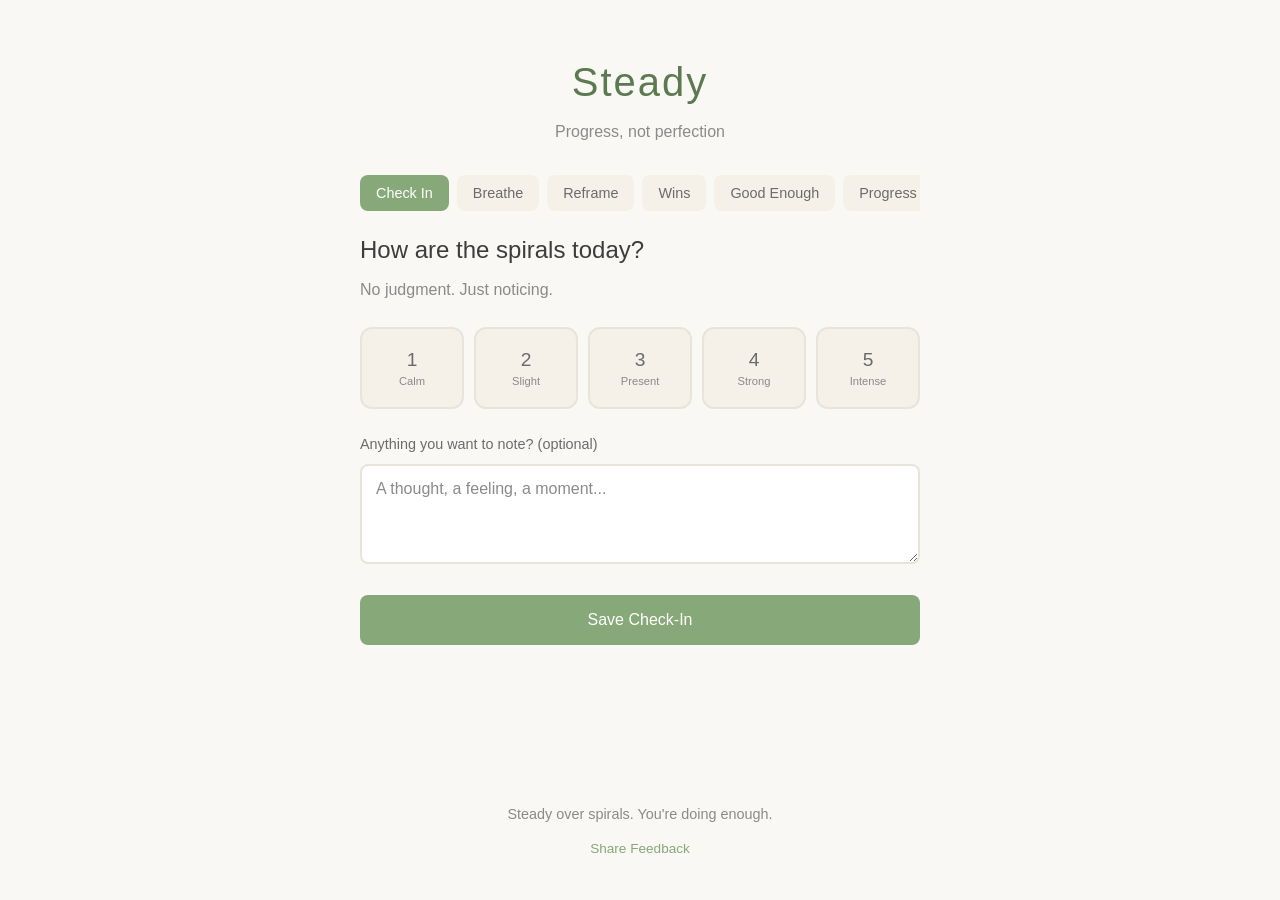
==== index.html @ 99c31199 "Add feedback email link in footer" ====
<!DOCTYPE html>
<html lang="en">
<head>
    <meta charset="UTF-8">
    <meta name="viewport" content="width=device-width, initial-scale=1.0, user-scalable=no">
    <title>Steady — Over Spirals</title>

    <!-- PWA Meta Tags -->
    <meta name="description" content="A gentle companion for perfectionist OCD. Progress, not perfection.">
    <meta name="theme-color" content="#87a878">
    <meta name="apple-mobile-web-app-capable" content="yes">
    <meta name="apple-mobile-web-app-status-bar-style" content="default">
    <meta name="apple-mobile-web-app-title" content="Steady">

    <!-- Icons -->
    <link rel="icon" type="image/png" sizes="192x192" href="icons/icon-192.png">
    <link rel="apple-touch-icon" href="icons/icon-192.png">

    <!-- Manifest -->
    <link rel="manifest" href="manifest.json">

    <link rel="stylesheet" href="style.css">
</head>
<body>
    <div class="app">
        <header class="header">
            <h1>Steady</h1>
            <p class="tagline">Progress, not perfection</p>
        </header>

        <nav class="nav">
            <button class="nav-btn active" data-section="checkin">Check In</button>
            <button class="nav-btn" data-section="breathe">Breathe</button>
            <button class="nav-btn" data-section="reframe">Reframe</button>
            <button class="nav-btn" data-section="wins">Wins</button>
            <button class="nav-btn" data-section="enough">Good Enough</button>
            <button class="nav-btn" data-section="progress">Progress</button>
        </nav>

        <main class="main">
            <!-- Daily Check-In -->
            <section id="checkin" class="section active">
                <h2>How are the spirals today?</h2>
                <p class="section-desc">No judgment. Just noticing.</p>

                <div class="checkin-scale">
                    <button class="scale-btn" data-value="1">1<span>Calm</span></button>
                    <button class="scale-btn" data-value="2">2<span>Slight</span></button>
                    <button class="scale-btn" data-value="3">3<span>Present</span></button>
                    <button class="scale-btn" data-value="4">4<span>Strong</span></button>
                    <button class="scale-btn" data-value="5">5<span>Intense</span></button>
                </div>

                <div class="checkin-reflection">
                    <label for="reflection">Anything you want to note? (optional)</label>
                    <textarea id="reflection" placeholder="A thought, a feeling, a moment..."></textarea>
                </div>

                <button class="primary-btn" id="save-checkin">Save Check-In</button>
                <div class="feedback" id="checkin-feedback"></div>
            </section>

            <!-- Box Breathing -->
            <section id="breathe" class="section">
                <h2>Box Breathing</h2>
                <p class="section-desc">Four counts in. Four counts hold. Four counts out. Four counts hold.</p>

                <div class="breathe-container">
                    <div class="breathe-box">
                        <div class="breathe-circle"></div>
                        <span class="breathe-text">Ready</span>
                        <span class="breathe-count"></span>
                    </div>
                </div>

                <div class="breathe-controls">
                    <button class="primary-btn" id="start-breathing">Begin</button>
                    <button class="secondary-btn" id="stop-breathing" style="display: none;">Stop</button>
                </div>

                <div class="breathe-rounds">
                    <span id="round-count">0</span> rounds completed
                </div>
            </section>

            <!-- Thought Reframe -->
            <section id="reframe" class="section">
                <h2>Reframe a thought</h2>
                <p class="section-desc">Write the perfectionist thought. Let's find a gentler angle.</p>

                <div class="reframe-input">
                    <label for="perfectionist-thought">The thought I'm having...</label>
                    <textarea id="perfectionist-thought" placeholder="I can't start until I know exactly how to do it perfectly..."></textarea>
                </div>

                <button class="primary-btn" id="get-reframe">Find a gentler view</button>

                <div class="reframe-output" id="reframe-result">
                    <!-- Reframe will appear here -->
                </div>

                <div class="reframe-history" id="reframe-history">
                    <h3>Past reframes</h3>
                    <div class="history-list" id="reframe-list"></div>
                </div>
            </section>

            <!-- Micro-Wins -->
            <section id="wins" class="section">
                <h2>Log a micro-win</h2>
                <p class="section-desc">Something small you did. It all counts.</p>

                <div class="win-input">
                    <label for="win-text">One small thing...</label>
                    <input type="text" id="win-text" placeholder="I replied to that email">
                </div>

                <button class="primary-btn" id="save-win">Add Win</button>
                <div class="feedback" id="win-feedback"></div>

                <div class="wins-history">
                    <h3>Your wins</h3>
                    <ul class="wins-list" id="wins-list"></ul>
                </div>
            </section>

            <!-- Good Enough Declarations -->
            <section id="enough" class="section">
                <h2>Enough for today</h2>
                <p class="section-desc">Draw the line. What you've done is enough.</p>

                <div class="enough-modes">
                    <button class="mode-btn active" data-mode="release">Release something</button>
                    <button class="mode-btn" data-mode="done">I'm done for today</button>
                </div>

                <div class="enough-release-mode" id="release-mode">
                    <div class="enough-input">
                        <label for="enough-text">What are you letting be "good enough"?</label>
                        <input type="text" id="enough-text" placeholder="The email I sent, the project I worked on...">
                    </div>
                    <button class="primary-btn" id="declare-enough">Let It Be Enough</button>
                </div>

                <div class="enough-done-mode" id="done-mode" style="display: none;">
                    <p class="done-prompt">You've done enough today. Even if the list isn't empty. Even if the voice says otherwise.</p>
                    <button class="primary-btn" id="declare-done">I'm Done For Today</button>
                </div>

                <div class="enough-result" id="enough-result">
                    <!-- Celebration will appear here -->
                </div>

                <div class="enough-history">
                    <h3>Boundaries you've set</h3>
                    <ul class="enough-list" id="enough-list"></ul>
                </div>
            </section>

            <!-- Progress View -->
            <section id="progress" class="section">
                <h2>Your steady journey</h2>
                <p class="section-desc">Patterns over time. No streaks—just presence.</p>

                <div class="stats">
                    <div class="stat-card">
                        <span class="stat-number" id="total-checkins">0</span>
                        <span class="stat-label">Check-ins</span>
                    </div>
                    <div class="stat-card">
                        <span class="stat-number" id="total-wins">0</span>
                        <span class="stat-label">Micro-wins</span>
                    </div>
                    <div class="stat-card">
                        <span class="stat-number" id="total-releases">0</span>
                        <span class="stat-label">Released</span>
                    </div>
                    <div class="stat-card">
                        <span class="stat-number" id="total-reframes">0</span>
                        <span class="stat-label">Reframes</span>
                    </div>
                </div>

                <div class="checkin-chart">
                    <h3>Recent check-ins</h3>
                    <div class="chart" id="checkin-chart">
                        <!-- Simple bar chart will render here -->
                    </div>
                    <div class="checkin-detail" id="checkin-detail">
                        <!-- Selected check-in details appear here -->
                    </div>
                </div>

                <div class="recent-activity">
                    <h3>Recent activity</h3>
                    <ul class="activity-list" id="activity-list"></ul>
                </div>
            </section>
        </main>

        <footer class="footer">
            <p>Steady over spirals. You're doing enough.</p>
            <a href="mailto:collaborate@sparkable.com?subject=Steady%20Feedback" class="feedback-link">Share Feedback</a>
        </footer>
    </div>

    <script src="app.js"></script>
    <script>
        // Register Service Worker for PWA
        if ('serviceWorker' in navigator) {
            window.addEventListener('load', () => {
                navigator.serviceWorker.register('service-worker.js')
                    .then(reg => console.log('Steady ready for offline use'))
                    .catch(err => console.log('Service worker registration failed:', err));
            });
        }
    </script>
</body>
</html>
---- style.css ----
/* Steady — Warm, calm design system */

:root {
    /* Warm, calming palette */
    --sage: #87a878;
    --sage-light: #b8d4a8;
    --sage-dark: #5c7a50;

    --warm-white: #faf8f5;
    --warm-cream: #f5f0e8;
    --warm-gray: #e8e4dc;

    --text-primary: #3d3d3d;
    --text-secondary: #6b6b6b;
    --text-gentle: #8a8a8a;

    --amber-notice: #e8c868;
    --amber-soft: #f5e6b8;

    /* No red — ever */

    --shadow-soft: 0 2px 8px rgba(0, 0, 0, 0.06);
    --shadow-lift: 0 4px 16px rgba(0, 0, 0, 0.08);

    --radius: 12px;
    --radius-sm: 8px;

    --transition: 0.2s ease;
}

* {
    margin: 0;
    padding: 0;
    box-sizing: border-box;
}

body {
    font-family: -apple-system, BlinkMacSystemFont, 'Segoe UI', Roboto, Oxygen, Ubuntu, sans-serif;
    background: var(--warm-white);
    color: var(--text-primary);
    line-height: 1.6;
    min-height: 100vh;
}

.app {
    max-width: 600px;
    margin: 0 auto;
    padding: 20px;
    min-height: 100vh;
    display: flex;
    flex-direction: column;
}

/* Header */
.header {
    text-align: center;
    padding: 30px 0 20px;
}

.header h1 {
    font-size: 2.5rem;
    font-weight: 300;
    color: var(--sage-dark);
    letter-spacing: 0.05em;
}

.tagline {
    color: var(--text-gentle);
    font-size: 1rem;
    margin-top: 5px;
}

/* Navigation */
.nav {
    display: flex;
    gap: 8px;
    padding: 10px 0 20px;
    overflow-x: auto;
    -webkit-overflow-scrolling: touch;
}

.nav-btn {
    flex-shrink: 0;
    padding: 10px 16px;
    border: none;
    background: var(--warm-cream);
    color: var(--text-secondary);
    border-radius: var(--radius-sm);
    cursor: pointer;
    font-size: 0.9rem;
    transition: var(--transition);
}

.nav-btn:hover {
    background: var(--warm-gray);
}

.nav-btn.active {
    background: var(--sage);
    color: white;
}

/* Main content */
.main {
    flex: 1;
}

.section {
    display: none;
    animation: fadeIn 0.3s ease;
}

.section.active {
    display: block;
}

@keyframes fadeIn {
    from { opacity: 0; transform: translateY(10px); }
    to { opacity: 1; transform: translateY(0); }
}

.section h2 {
    font-size: 1.5rem;
    font-weight: 400;
    color: var(--text-primary);
    margin-bottom: 8px;
}

.section-desc {
    color: var(--text-gentle);
    margin-bottom: 24px;
}

/* Check-in scale */
.checkin-scale {
    display: flex;
    gap: 10px;
    margin-bottom: 24px;
}

.scale-btn {
    flex: 1;
    padding: 20px 10px;
    border: 2px solid var(--warm-gray);
    background: var(--warm-cream);
    border-radius: var(--radius);
    cursor: pointer;
    transition: var(--transition);
    display: flex;
    flex-direction: column;
    align-items: center;
    gap: 4px;
    font-size: 1.2rem;
    font-weight: 500;
    color: var(--text-secondary);
}

.scale-btn span {
    font-size: 0.7rem;
    font-weight: 400;
    color: var(--text-gentle);
}

.scale-btn:hover {
    border-color: var(--sage-light);
    background: white;
}

.scale-btn.selected {
    border-color: var(--sage);
    background: var(--sage-light);
    color: var(--sage-dark);
}

.scale-btn.selected span {
    color: var(--sage-dark);
}

/* Form elements */
label {
    display: block;
    font-size: 0.9rem;
    color: var(--text-secondary);
    margin-bottom: 8px;
}

textarea, input[type="text"] {
    width: 100%;
    padding: 14px;
    border: 2px solid var(--warm-gray);
    border-radius: var(--radius-sm);
    font-size: 1rem;
    font-family: inherit;
    background: white;
    color: var(--text-primary);
    transition: var(--transition);
    resize: vertical;
}

textarea {
    min-height: 100px;
}

textarea:focus, input[type="text"]:focus {
    outline: none;
    border-color: var(--sage);
}

textarea::placeholder, input::placeholder {
    color: var(--text-gentle);
}

.checkin-reflection {
    margin-bottom: 24px;
}

/* Primary button */
.primary-btn {
    width: 100%;
    padding: 16px;
    border: none;
    background: var(--sage);
    color: white;
    border-radius: var(--radius-sm);
    font-size: 1rem;
    font-weight: 500;
    cursor: pointer;
    transition: var(--transition);
}

.primary-btn:hover {
    background: var(--sage-dark);
    transform: translateY(-1px);
    box-shadow: var(--shadow-lift);
}

.primary-btn:active {
    transform: translateY(0);
}

/* Feedback messages */
.feedback {
    text-align: center;
    padding: 24px;
    margin-top: 20px;
    border-radius: var(--radius);
    display: none;
    font-size: 1.1rem;
    font-weight: 500;
}

.feedback.show {
    display: block;
    animation: popIn 0.4s ease;
}

@keyframes popIn {
    0% { opacity: 0; transform: scale(0.9); }
    50% { transform: scale(1.02); }
    100% { opacity: 1; transform: scale(1); }
}

.feedback.success {
    background: var(--sage);
    color: white;
    box-shadow: var(--shadow-lift);
}

.feedback.success::before {
    content: "✓ ";
    font-size: 1.2rem;
}

/* Reframe section */
.reframe-input {
    margin-bottom: 20px;
}

.reframe-output {
    margin-top: 20px;
    padding: 20px;
    background: var(--warm-cream);
    border-radius: var(--radius);
    display: none;
}

.reframe-output.show {
    display: block;
    animation: fadeIn 0.3s ease;
}

.reframe-output p {
    color: var(--text-primary);
    font-style: italic;
    line-height: 1.7;
}

.reframe-history {
    margin-top: 30px;
    padding-top: 20px;
    border-top: 1px solid var(--warm-gray);
}

.reframe-history h3, .wins-history h3, .enough-history h3 {
    font-size: 1rem;
    font-weight: 500;
    color: var(--text-secondary);
    margin-bottom: 12px;
}

.history-list {
    display: flex;
    flex-direction: column;
    gap: 12px;
}

.history-item {
    padding: 12px;
    background: white;
    border-radius: var(--radius-sm);
    border-left: 3px solid var(--sage-light);
}

.history-item .thought {
    font-size: 0.85rem;
    color: var(--text-gentle);
    margin-bottom: 6px;
}

.history-item .reframe {
    color: var(--text-primary);
    font-style: italic;
}

.history-item .date {
    font-size: 0.75rem;
    color: var(--text-gentle);
    margin-top: 8px;
}

/* Wins section */
.win-input {
    margin-bottom: 20px;
}

.wins-history {
    margin-top: 30px;
}

.wins-list, .enough-list {
    list-style: none;
    display: flex;
    flex-direction: column;
    gap: 8px;
}

.wins-list li, .enough-list li {
    padding: 12px 16px;
    background: white;
    border-radius: var(--radius-sm);
    display: flex;
    justify-content: space-between;
    align-items: center;
    box-shadow: var(--shadow-soft);
}

.wins-list .win-text, .enough-list .enough-text {
    color: var(--text-primary);
}

.wins-list .win-date, .enough-list .enough-date {
    font-size: 0.8rem;
    color: var(--text-gentle);
}

/* Good enough section */
.enough-modes {
    display: flex;
    gap: 8px;
    margin-bottom: 20px;
}

.mode-btn {
    flex: 1;
    padding: 12px 16px;
    border: 2px solid var(--warm-gray);
    background: var(--warm-cream);
    color: var(--text-secondary);
    border-radius: var(--radius-sm);
    cursor: pointer;
    font-size: 0.9rem;
    transition: var(--transition);
}

.mode-btn:hover {
    border-color: var(--sage-light);
}

.mode-btn.active {
    border-color: var(--sage);
    background: var(--sage-light);
    color: var(--sage-dark);
}

.done-prompt {
    text-align: center;
    padding: 24px;
    background: var(--warm-cream);
    border-radius: var(--radius);
    color: var(--text-primary);
    font-size: 1.1rem;
    line-height: 1.6;
    margin-bottom: 20px;
}

.enough-input {
    margin-bottom: 20px;
}

.enough-result {
    margin-top: 20px;
    padding: 24px;
    background: var(--sage-light);
    border-radius: var(--radius);
    text-align: center;
    display: none;
}

.enough-result.show {
    display: block;
    animation: celebrate 0.5s ease;
}

@keyframes celebrate {
    0% { opacity: 0; transform: scale(0.9); }
    50% { transform: scale(1.02); }
    100% { opacity: 1; transform: scale(1); }
}

.enough-result p {
    color: var(--sage-dark);
    font-size: 1.1rem;
}

.enough-result .checkmark {
    font-size: 2rem;
    display: block;
    margin-bottom: 8px;
}

.enough-history {
    margin-top: 30px;
}

.enough-list li.done-entry {
    background: var(--sage-light);
    border-left: 3px solid var(--sage);
}

/* Progress section */
.stats {
    display: grid;
    grid-template-columns: repeat(2, 1fr);
    gap: 12px;
    margin-bottom: 30px;
}

.stat-card {
    background: white;
    padding: 20px;
    border-radius: var(--radius);
    text-align: center;
    box-shadow: var(--shadow-soft);
}

.stat-number {
    display: block;
    font-size: 2rem;
    font-weight: 300;
    color: var(--sage-dark);
}

.stat-label {
    font-size: 0.85rem;
    color: var(--text-gentle);
}

.checkin-chart {
    margin-bottom: 30px;
}

.checkin-chart h3, .recent-activity h3 {
    font-size: 1rem;
    font-weight: 500;
    color: var(--text-secondary);
    margin-bottom: 12px;
}

.chart {
    display: flex;
    align-items: flex-end;
    justify-content: flex-start;
    gap: 8px;
    height: 140px;
    padding: 10px 10px 30px 10px;
    background: white;
    border-radius: var(--radius-sm);
}

.chart-bar {
    width: 50px;
    flex-shrink: 0;
    background: var(--sage-light);
    border-radius: 4px 4px 0 0;
    transition: var(--transition);
    position: relative;
    min-height: 10px;
}

.chart-bar:hover {
    background: var(--sage);
}

.chart-bar .bar-label {
    position: absolute;
    bottom: -22px;
    left: 50%;
    transform: translateX(-50%);
    font-size: 0.75rem;
    color: var(--text-gentle);
    white-space: nowrap;
}

.chart-bar {
    cursor: pointer;
}

.chart-bar.selected {
    background: var(--sage);
}

.checkin-detail {
    margin-top: 16px;
    padding: 16px;
    background: var(--warm-cream);
    border-radius: var(--radius-sm);
    border-left: 3px solid var(--sage);
    display: none;
}

.checkin-detail.show {
    display: block;
    animation: fadeIn 0.3s ease;
}

.checkin-detail .detail-header {
    display: flex;
    justify-content: space-between;
    align-items: center;
    margin-bottom: 8px;
}

.checkin-detail .detail-level {
    font-size: 1.1rem;
    font-weight: 500;
    color: var(--sage-dark);
}

.checkin-detail .detail-date {
    font-size: 0.85rem;
    color: var(--text-gentle);
}

.checkin-detail .detail-reflection {
    color: var(--text-secondary);
    font-style: italic;
    line-height: 1.6;
}

.checkin-detail .no-reflection {
    color: var(--text-gentle);
    font-style: italic;
}

.activity-list {
    list-style: none;
    display: flex;
    flex-direction: column;
    gap: 8px;
}

.activity-list li {
    padding: 12px;
    background: white;
    border-radius: var(--radius-sm);
    font-size: 0.9rem;
    color: var(--text-secondary);
    display: flex;
    justify-content: space-between;
}

.activity-list .activity-type {
    color: var(--sage-dark);
    font-weight: 500;
}

.activity-list .activity-date {
    font-size: 0.8rem;
    color: var(--text-gentle);
}

/* Footer */
.footer {
    text-align: center;
    padding: 30px 0 20px;
    color: var(--text-gentle);
    font-size: 0.9rem;
}

.feedback-link {
    display: inline-block;
    margin-top: 12px;
    color: var(--sage);
    text-decoration: none;
    font-size: 0.85rem;
}

.feedback-link:hover {
    text-decoration: underline;
}

/* Empty states */
.empty-state {
    text-align: center;
    padding: 30px;
    color: var(--text-gentle);
    font-style: italic;
}

/* Breathwork section */
.breathe-container {
    display: flex;
    justify-content: center;
    align-items: center;
    padding: 40px 0;
}

.breathe-box {
    width: 200px;
    height: 200px;
    border-radius: 50%;
    background: var(--warm-cream);
    border: 3px solid var(--sage-light);
    display: flex;
    flex-direction: column;
    justify-content: center;
    align-items: center;
    position: relative;
    transition: transform 4s ease-in-out, background 4s ease-in-out, border-color 4s ease-in-out;
}

.breathe-box.inhale {
    transform: scale(1.2);
    background: var(--sage-light);
    border-color: var(--sage);
}

.breathe-box.hold-in {
    transform: scale(1.2);
    background: var(--sage-light);
    border-color: var(--sage);
}

.breathe-box.exhale {
    transform: scale(1);
    background: var(--warm-cream);
    border-color: var(--sage-light);
}

.breathe-box.hold-out {
    transform: scale(1);
    background: var(--warm-cream);
    border-color: var(--sage-light);
}

.breathe-circle {
    width: 20px;
    height: 20px;
    background: var(--sage);
    border-radius: 50%;
    position: absolute;
    top: 50%;
    left: 50%;
    transform: translate(-50%, -50%);
    opacity: 0.6;
}

.breathe-text {
    font-size: 1.3rem;
    font-weight: 500;
    color: var(--sage-dark);
    z-index: 1;
}

.breathe-count {
    font-size: 2.5rem;
    font-weight: 300;
    color: var(--sage-dark);
    margin-top: 4px;
    min-height: 40px;
}

.breathe-controls {
    display: flex;
    gap: 12px;
    justify-content: center;
    margin-top: 20px;
}

.breathe-controls .primary-btn,
.breathe-controls .secondary-btn {
    width: auto;
    padding: 14px 40px;
}

.secondary-btn {
    padding: 16px;
    border: 2px solid var(--sage);
    background: transparent;
    color: var(--sage-dark);
    border-radius: var(--radius-sm);
    font-size: 1rem;
    font-weight: 500;
    cursor: pointer;
    transition: var(--transition);
}

.secondary-btn:hover {
    background: var(--sage-light);
}

.breathe-rounds {
    text-align: center;
    margin-top: 24px;
    color: var(--text-gentle);
    font-size: 0.95rem;
}

.breathe-rounds span {
    color: var(--sage-dark);
    font-weight: 500;
}

/* Mobile adjustments */
@media (max-width: 480px) {
    .header h1 {
        font-size: 2rem;
    }

    .checkin-scale {
        flex-wrap: wrap;
    }

    .scale-btn {
        flex: 1 1 calc(33% - 10px);
        min-width: 80px;
    }

    .stats {
        grid-template-columns: repeat(2, 1fr);
    }
}
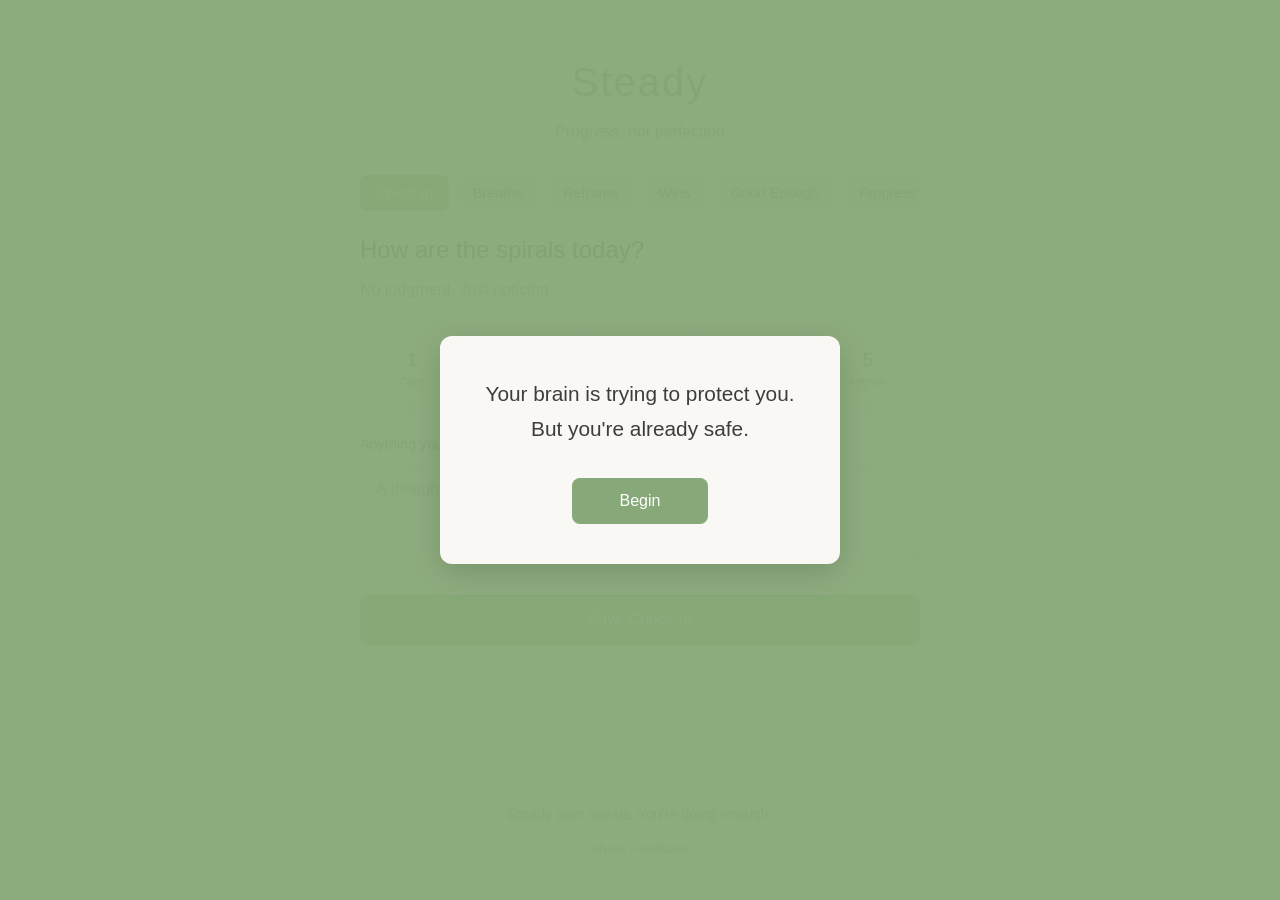
==== commit 80dbccbf: "Add welcome affirmation on app open Shows a random OCD/perfectionism affirmation in a gentle overlay" ====
--- a/index.html
+++ b/index.html
@@ -22,6 +22,14 @@
     <link rel="stylesheet" href="style.css">
 </head>
 <body>
+    <!-- Welcome Affirmation -->
+    <div class="affirmation-overlay" id="affirmation-overlay">
+        <div class="affirmation-card">
+            <p class="affirmation-text" id="affirmation-text"></p>
+            <button class="affirmation-dismiss" id="affirmation-dismiss">Begin</button>
+        </div>
+    </div>
+
     <div class="app">
         <header class="header">
             <h1>Steady</h1>
--- a/style.css
+++ b/style.css
@@ -751,6 +751,77 @@
     font-weight: 500;
 }
 
+/* Welcome Affirmation Overlay */
+.affirmation-overlay {
+    position: fixed;
+    top: 0;
+    left: 0;
+    right: 0;
+    bottom: 0;
+    background: rgba(135, 168, 120, 0.95);
+    display: flex;
+    justify-content: center;
+    align-items: center;
+    z-index: 1000;
+    padding: 24px;
+    animation: affirmationFadeIn 0.6s ease;
+}
+
+.affirmation-overlay.hidden {
+    display: none;
+}
+
+@keyframes affirmationFadeIn {
+    from { opacity: 0; }
+    to { opacity: 1; }
+}
+
+.affirmation-card {
+    max-width: 400px;
+    background: var(--warm-white);
+    border-radius: var(--radius);
+    padding: 40px 32px;
+    text-align: center;
+    box-shadow: 0 8px 32px rgba(0, 0, 0, 0.15);
+    animation: affirmationSlideUp 0.5s ease 0.2s both;
+}
+
+@keyframes affirmationSlideUp {
+    from {
+        opacity: 0;
+        transform: translateY(20px);
+    }
+    to {
+        opacity: 1;
+        transform: translateY(0);
+    }
+}
+
+.affirmation-text {
+    font-size: 1.3rem;
+    line-height: 1.7;
+    color: var(--text-primary);
+    margin-bottom: 32px;
+    font-weight: 400;
+}
+
+.affirmation-dismiss {
+    padding: 14px 48px;
+    border: none;
+    background: var(--sage);
+    color: white;
+    border-radius: var(--radius-sm);
+    font-size: 1rem;
+    font-weight: 500;
+    cursor: pointer;
+    transition: var(--transition);
+}
+
+.affirmation-dismiss:hover {
+    background: var(--sage-dark);
+    transform: translateY(-1px);
+}
+
 /* Mobile adjustments */
 @media (max-width: 480px) {
     .header h1 {
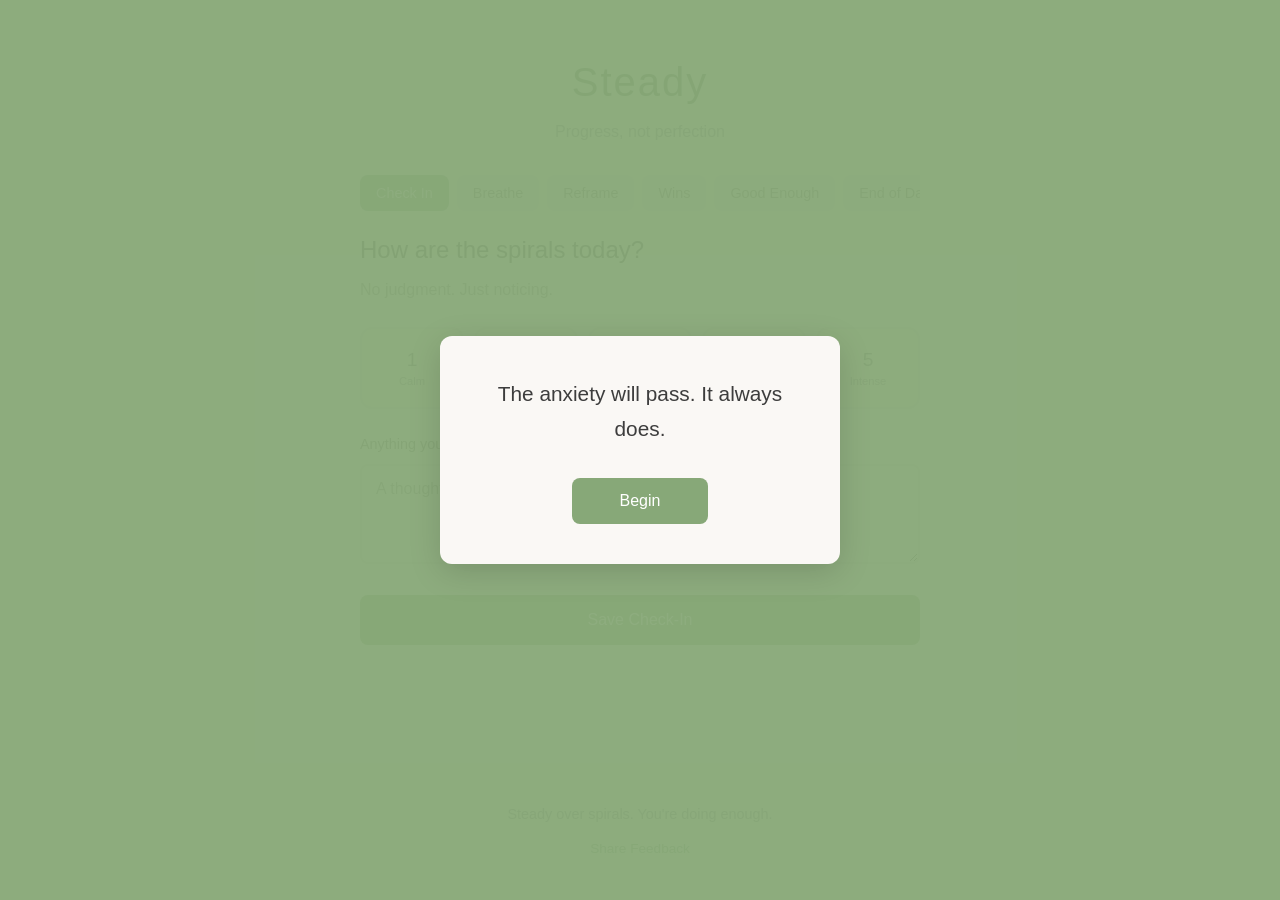
==== commit 90b4f1f8: "Add End of Day reflection feature for productivity anxiety Adds a guided end-of-day reflection flow " ====
--- a/index.html
+++ b/index.html
@@ -42,6 +42,7 @@
             <button class="nav-btn" data-section="reframe">Reframe</button>
             <button class="nav-btn" data-section="wins">Wins</button>
             <button class="nav-btn" data-section="enough">Good Enough</button>
+            <button class="nav-btn" data-section="reflect">End of Day</button>
             <button class="nav-btn" data-section="progress">Progress</button>
         </nav>
 
@@ -165,6 +166,57 @@
                 </div>
             </section>
 
+            <!-- End of Day Reflection -->
+            <section id="reflect" class="section">
+                <h2>Close the day</h2>
+                <p class="section-desc">Look back gently. You did more than you think.</p>
+
+                <div class="reflect-step" id="reflect-step-1">
+                    <label for="reflect-items">What did you actually do today?</label>
+                    <p class="reflect-hint">Small things count. Got dressed? Ate? Replied to a message? List anything.</p>
+                    <div class="reflect-entries" id="reflect-entries">
+                        <!-- Entries will be added here -->
+                    </div>
+                    <div class="reflect-add">
+                        <input type="text" id="reflect-item-input" placeholder="I did this one thing...">
+                        <button class="secondary-btn reflect-add-btn" id="add-reflect-item">Add</button>
+                    </div>
+                    <button class="primary-btn" id="reflect-next" disabled>See what I did</button>
+                </div>
+
+                <div class="reflect-step" id="reflect-step-2" style="display: none;">
+                    <div class="reflect-summary" id="reflect-summary">
+                        <!-- Summary renders here -->
+                    </div>
+
+                    <div class="reflect-traps">
+                        <h3>Do any of these feel familiar right now?</h3>
+                        <div class="trap-list" id="trap-list">
+                            <button class="trap-btn" data-trap="goalposts">I keep moving the goalpost</button>
+                            <button class="trap-btn" data-trap="comparing">I'm comparing myself to others</button>
+                            <button class="trap-btn" data-trap="discounting">I'm discounting what I did</button>
+                            <button class="trap-btn" data-trap="shouldhave">I'm focused on what I didn't do</button>
+                        </div>
+                        <div class="trap-response" id="trap-response">
+                            <!-- Trap-specific response appears here -->
+                        </div>
+                    </div>
+
+                    <button class="primary-btn reflect-close-btn" id="close-the-day">Close the day</button>
+                </div>
+
+                <div class="reflect-step" id="reflect-step-3" style="display: none;">
+                    <div class="reflect-closed" id="reflect-closed">
+                        <!-- Closing message renders here -->
+                    </div>
+                </div>
+
+                <div class="reflect-history">
+                    <h3>Past reflections</h3>
+                    <ul class="reflect-list" id="reflect-list"></ul>
+                </div>
+            </section>
+
             <!-- Progress View -->
             <section id="progress" class="section">
                 <h2>Your steady journey</h2>
@@ -186,6 +238,10 @@
                     <div class="stat-card">
                         <span class="stat-number" id="total-reframes">0</span>
                         <span class="stat-label">Reframes</span>
+                    </div>
+                    <div class="stat-card">
+                        <span class="stat-number" id="total-reflections">0</span>
+                        <span class="stat-label">Days closed</span>
                     </div>
                 </div>
 
--- a/style.css
+++ b/style.css
@@ -822,6 +822,244 @@
     transform: translateY(-1px);
 }
 
+/* End of Day Reflection */
+.reflect-hint {
+    font-size: 0.85rem;
+    color: var(--text-gentle);
+    margin-bottom: 16px;
+    font-style: italic;
+}
+
+.reflect-entries {
+    display: flex;
+    flex-direction: column;
+    gap: 8px;
+    margin-bottom: 16px;
+}
+
+.reflect-entry {
+    display: flex;
+    justify-content: space-between;
+    align-items: center;
+    padding: 10px 14px;
+    background: white;
+    border-radius: var(--radius-sm);
+    border-left: 3px solid var(--sage-light);
+    box-shadow: var(--shadow-soft);
+    animation: fadeIn 0.3s ease;
+}
+
+.reflect-entry-text {
+    color: var(--text-primary);
+    font-size: 0.95rem;
+}
+
+.reflect-entry-remove {
+    background: none;
+    border: none;
+    color: var(--text-gentle);
+    font-size: 1.3rem;
+    cursor: pointer;
+    padding: 0 4px;
+    line-height: 1;
+    transition: var(--transition);
+}
+
+.reflect-entry-remove:hover {
+    color: var(--text-secondary);
+}
+
+.reflect-add {
+    display: flex;
+    gap: 8px;
+    margin-bottom: 20px;
+}
+
+.reflect-add input {
+    flex: 1;
+}
+
+.reflect-add-btn {
+    flex-shrink: 0;
+    padding: 14px 20px;
+}
+
+.reflect-summary {
+    background: var(--warm-cream);
+    border-radius: var(--radius);
+    padding: 24px;
+    margin-bottom: 24px;
+    animation: fadeIn 0.4s ease;
+}
+
+.reflect-count {
+    font-size: 1.2rem;
+    color: var(--text-primary);
+    margin-bottom: 16px;
+    text-align: center;
+}
+
+.reflect-count strong {
+    color: var(--sage-dark);
+}
+
+.reflect-summary-list {
+    list-style: none;
+    display: flex;
+    flex-direction: column;
+    gap: 8px;
+    margin-bottom: 16px;
+}
+
+.reflect-summary-list li {
+    padding: 10px 14px;
+    background: white;
+    border-radius: var(--radius-sm);
+    border-left: 3px solid var(--sage);
+    color: var(--text-primary);
+    font-size: 0.95rem;
+}
+
+.reflect-affirmation {
+    text-align: center;
+    color: var(--sage-dark);
+    font-weight: 500;
+    font-size: 1.05rem;
+    padding-top: 8px;
+}
+
+.reflect-traps {
+    margin-bottom: 24px;
+}
+
+.reflect-traps h3 {
+    font-size: 1rem;
+    font-weight: 500;
+    color: var(--text-secondary);
+    margin-bottom: 12px;
+}
+
+.trap-list {
+    display: flex;
+    flex-direction: column;
+    gap: 8px;
+    margin-bottom: 12px;
+}
+
+.trap-btn {
+    width: 100%;
+    padding: 14px 16px;
+    border: 2px solid var(--warm-gray);
+    background: var(--warm-cream);
+    color: var(--text-secondary);
+    border-radius: var(--radius-sm);
+    cursor: pointer;
+    font-size: 0.9rem;
+    text-align: left;
+    transition: var(--transition);
+}
+
+.trap-btn:hover {
+    border-color: var(--sage-light);
+    background: white;
+}
+
+.trap-btn.active {
+    border-color: var(--sage);
+    background: var(--sage-light);
+    color: var(--sage-dark);
+}
+
+.trap-response {
+    padding: 20px;
+    background: var(--warm-cream);
+    border-radius: var(--radius);
+    display: none;
+    border-left: 3px solid var(--sage);
+}
+
+.trap-response.show {
+    display: block;
+    animation: fadeIn 0.3s ease;
+}
+
+.trap-response p {
+    color: var(--text-primary);
+    font-style: italic;
+    line-height: 1.7;
+}
+
+.reflect-close-btn {
+    margin-top: 8px;
+}
+
+.reflect-closed {
+    text-align: center;
+    padding: 40px 24px;
+    background: var(--warm-cream);
+    border-radius: var(--radius);
+    margin-bottom: 24px;
+    display: none;
+}
+
+.reflect-closed.show {
+    display: block;
+    animation: celebrate 0.5s ease;
+}
+
+.reflect-closed-icon {
+    font-size: 3rem;
+    display: block;
+    margin-bottom: 16px;
+    color: var(--sage-dark);
+}
+
+.reflect-closed-message {
+    color: var(--text-primary);
+    font-size: 1.1rem;
+    line-height: 1.7;
+    margin-bottom: 24px;
+}
+
+.reflect-history {
+    margin-top: 30px;
+    padding-top: 20px;
+    border-top: 1px solid var(--warm-gray);
+}
+
+.reflect-history h3 {
+    font-size: 1rem;
+    font-weight: 500;
+    color: var(--text-secondary);
+    margin-bottom: 12px;
+}
+
+.reflect-list {
+    list-style: none;
+    display: flex;
+    flex-direction: column;
+    gap: 8px;
+}
+
+.reflect-list li {
+    padding: 12px 16px;
+    background: white;
+    border-radius: var(--radius-sm);
+    display: flex;
+    justify-content: space-between;
+    align-items: center;
+    box-shadow: var(--shadow-soft);
+}
+
+.reflect-history-text {
+    color: var(--text-primary);
+}
+
+.reflect-history-date {
+    font-size: 0.8rem;
+    color: var(--text-gentle);
+}
+
 /* Mobile adjustments */
 @media (max-width: 480px) {
     .header h1 {
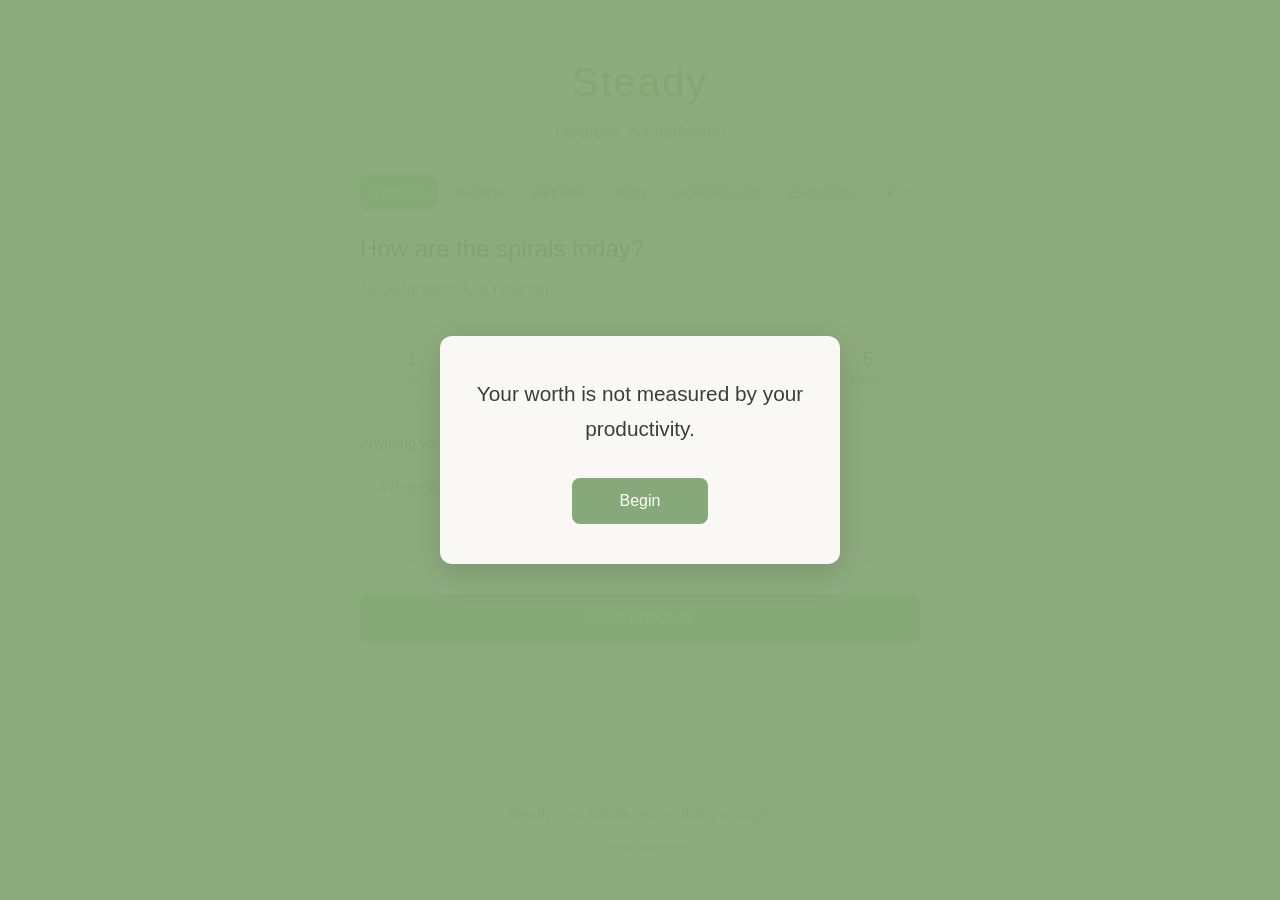
==== commit b06f8eeb: "Improve mobile nav discoverability with scroll fade hint Wraps nav in a wrapper with a right-edge gr" ====
--- a/index.html
+++ b/index.html
@@ -36,15 +36,17 @@
             <p class="tagline">Progress, not perfection</p>
         </header>
 
-        <nav class="nav">
-            <button class="nav-btn active" data-section="checkin">Check In</button>
-            <button class="nav-btn" data-section="breathe">Breathe</button>
-            <button class="nav-btn" data-section="reframe">Reframe</button>
-            <button class="nav-btn" data-section="wins">Wins</button>
-            <button class="nav-btn" data-section="enough">Good Enough</button>
-            <button class="nav-btn" data-section="reflect">End of Day</button>
-            <button class="nav-btn" data-section="progress">Progress</button>
-        </nav>
+        <div class="nav-wrapper">
+            <nav class="nav">
+                <button class="nav-btn active" data-section="checkin">Check In</button>
+                <button class="nav-btn" data-section="breathe">Breathe</button>
+                <button class="nav-btn" data-section="reframe">Reframe</button>
+                <button class="nav-btn" data-section="wins">Wins</button>
+                <button class="nav-btn" data-section="enough">Good Enough</button>
+                <button class="nav-btn" data-section="reflect">End of Day</button>
+                <button class="nav-btn" data-section="progress">Progress</button>
+            </nav>
+        </div>
 
         <main class="main">
             <!-- Daily Check-In -->
--- a/style.css
+++ b/style.css
@@ -71,23 +71,49 @@
 }
 
 /* Navigation */
+.nav-wrapper {
+    position: relative;
+}
+
+.nav-wrapper::after {
+    content: '';
+    position: absolute;
+    right: 0;
+    top: 0;
+    bottom: 0;
+    width: 32px;
+    background: linear-gradient(to right, transparent, var(--warm-white));
+    pointer-events: none;
+    z-index: 1;
+    transition: opacity 0.3s ease;
+}
+
+.nav-wrapper.scrolled-end::after {
+    opacity: 0;
+}
+
 .nav {
     display: flex;
-    gap: 8px;
+    gap: 6px;
     padding: 10px 0 20px;
     overflow-x: auto;
     -webkit-overflow-scrolling: touch;
+    scrollbar-width: none;
+}
+
+.nav::-webkit-scrollbar {
+    display: none;
 }
 
 .nav-btn {
     flex-shrink: 0;
-    padding: 10px 16px;
+    padding: 10px 12px;
     border: none;
     background: var(--warm-cream);
     color: var(--text-secondary);
     border-radius: var(--radius-sm);
     cursor: pointer;
-    font-size: 0.9rem;
+    font-size: 0.85rem;
     transition: var(--transition);
 }
 
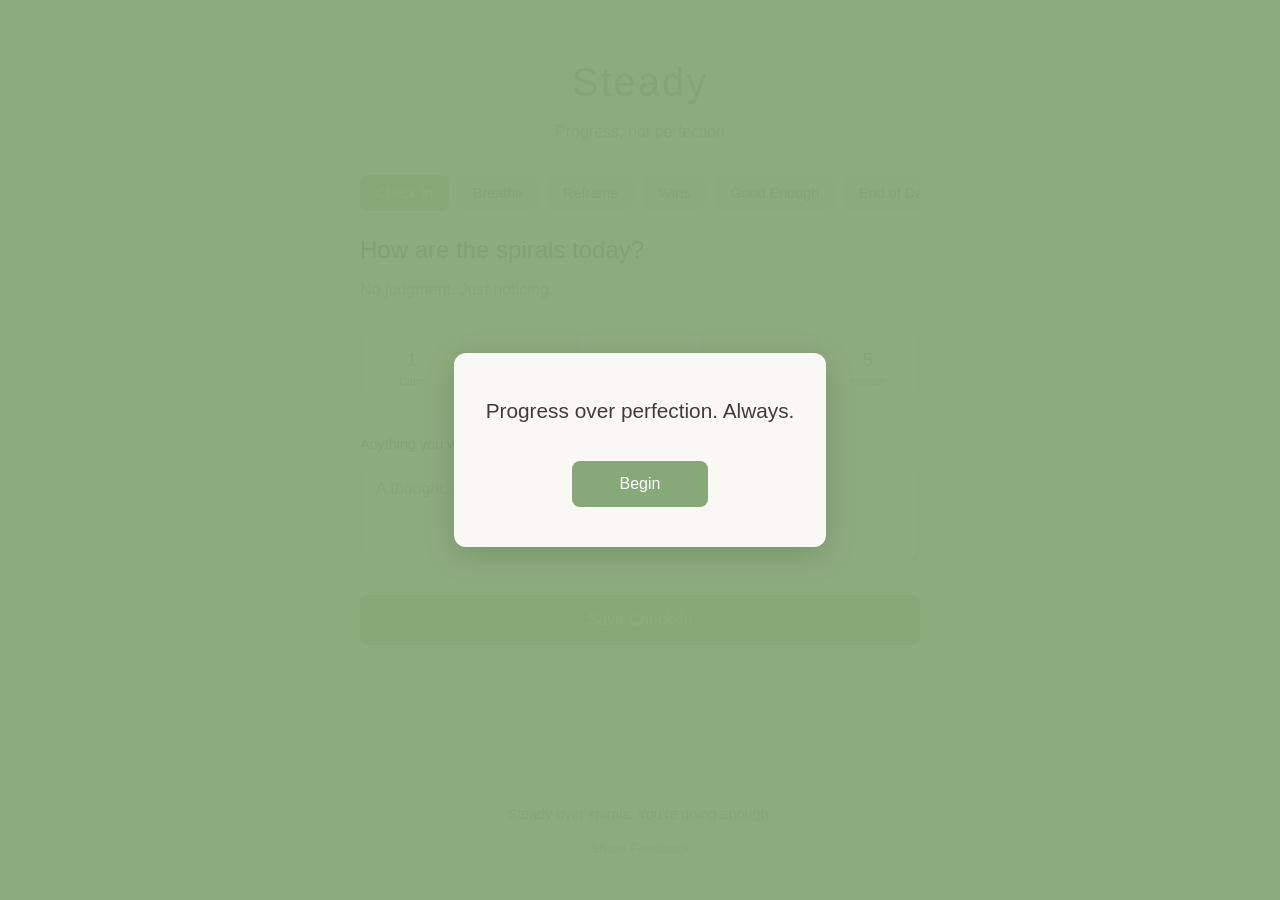
==== commit ecde8f23: "Add End of Day reflection feature for productivity anxiety - Three-step guided reflection: list what" ====
--- a/index.html
+++ b/index.html
@@ -36,17 +36,15 @@
             <p class="tagline">Progress, not perfection</p>
         </header>
 
-        <div class="nav-wrapper">
-            <nav class="nav">
-                <button class="nav-btn active" data-section="checkin">Check In</button>
-                <button class="nav-btn" data-section="breathe">Breathe</button>
-                <button class="nav-btn" data-section="reframe">Reframe</button>
-                <button class="nav-btn" data-section="wins">Wins</button>
-                <button class="nav-btn" data-section="enough">Good Enough</button>
-                <button class="nav-btn" data-section="reflect">End of Day</button>
-                <button class="nav-btn" data-section="progress">Progress</button>
-            </nav>
-        </div>
+        <nav class="nav">
+            <button class="nav-btn active" data-section="checkin">Check In</button>
+            <button class="nav-btn" data-section="breathe">Breathe</button>
+            <button class="nav-btn" data-section="reframe">Reframe</button>
+            <button class="nav-btn" data-section="wins">Wins</button>
+            <button class="nav-btn" data-section="enough">Good Enough</button>
+            <button class="nav-btn" data-section="reflect">End of Day</button>
+            <button class="nav-btn" data-section="progress">Progress</button>
+        </nav>
 
         <main class="main">
             <!-- Daily Check-In -->
@@ -171,51 +169,53 @@
             <!-- End of Day Reflection -->
             <section id="reflect" class="section">
                 <h2>Close the day</h2>
-                <p class="section-desc">Look back gently. You did more than you think.</p>
-
-                <div class="reflect-step" id="reflect-step-1">
-                    <label for="reflect-items">What did you actually do today?</label>
-                    <p class="reflect-hint">Small things count. Got dressed? Ate? Replied to a message? List anything.</p>
-                    <div class="reflect-entries" id="reflect-entries">
-                        <!-- Entries will be added here -->
-                    </div>
-                    <div class="reflect-add">
-                        <input type="text" id="reflect-item-input" placeholder="I did this one thing...">
-                        <button class="secondary-btn reflect-add-btn" id="add-reflect-item">Add</button>
-                    </div>
-                    <button class="primary-btn" id="reflect-next" disabled>See what I did</button>
-                </div>
-
-                <div class="reflect-step" id="reflect-step-2" style="display: none;">
-                    <div class="reflect-summary" id="reflect-summary">
-                        <!-- Summary renders here -->
-                    </div>
-
-                    <div class="reflect-traps">
-                        <h3>Do any of these feel familiar right now?</h3>
-                        <div class="trap-list" id="trap-list">
-                            <button class="trap-btn" data-trap="goalposts">I keep moving the goalpost</button>
-                            <button class="trap-btn" data-trap="comparing">I'm comparing myself to others</button>
-                            <button class="trap-btn" data-trap="discounting">I'm discounting what I did</button>
-                            <button class="trap-btn" data-trap="shouldhave">I'm focused on what I didn't do</button>
+                <p class="section-desc">See what you did. Release what you didn't.</p>
+
+                <div class="reflect-steps">
+                    <!-- Step 1: List what you did -->
+                    <div class="reflect-step active" id="reflect-step-1">
+                        <h3>What did you do today?</h3>
+                        <p class="step-hint">Small things count. Got dressed? Ate? Replied to a message?</p>
+
+                        <div class="reflect-input">
+                            <input type="text" id="reflect-item" placeholder="I...">
+                            <button class="add-btn" id="add-reflect-item">+</button>
                         </div>
-                        <div class="trap-response" id="trap-response">
-                            <!-- Trap-specific response appears here -->
+
+                        <ul class="reflect-list" id="reflect-list"></ul>
+
+                        <button class="primary-btn" id="reflect-next-1" disabled>See my day</button>
+                    </div>
+
+                    <!-- Step 2: Review and identify traps -->
+                    <div class="reflect-step" id="reflect-step-2">
+                        <h3>You did <span id="item-count">0</span> things today</h3>
+                        <p class="step-affirm">Read that list. That was you. That was real.</p>
+
+                        <ul class="reflect-review" id="reflect-review"></ul>
+
+                        <div class="trap-section">
+                            <p class="trap-prompt">Is a productivity trap pulling at you?</p>
+                            <div class="trap-buttons">
+                                <button class="trap-btn" data-trap="goalpost">I keep moving the goalpost</button>
+                                <button class="trap-btn" data-trap="compare">I'm comparing myself to others</button>
+                                <button class="trap-btn" data-trap="discount">I'm discounting what I did</button>
+                                <button class="trap-btn" data-trap="undone">I'm focused on what I didn't do</button>
+                            </div>
+                            <div class="trap-response" id="trap-response"></div>
                         </div>
-                    </div>
-
-                    <button class="primary-btn reflect-close-btn" id="close-the-day">Close the day</button>
-                </div>
-
-                <div class="reflect-step" id="reflect-step-3" style="display: none;">
-                    <div class="reflect-closed" id="reflect-closed">
-                        <!-- Closing message renders here -->
-                    </div>
-                </div>
-
-                <div class="reflect-history">
-                    <h3>Past reflections</h3>
-                    <ul class="reflect-list" id="reflect-list"></ul>
+
+                        <button class="primary-btn" id="reflect-next-2">Close the day</button>
+                    </div>
+
+                    <!-- Step 3: Closing -->
+                    <div class="reflect-step" id="reflect-step-3">
+                        <div class="reflect-close">
+                            <span class="close-icon">🌙</span>
+                            <p class="close-message" id="close-message"></p>
+                        </div>
+                        <button class="secondary-btn" id="reflect-reset">Start a new reflection</button>
+                    </div>
                 </div>
             </section>
 
--- a/style.css
+++ b/style.css
@@ -71,49 +71,23 @@
 }
 
 /* Navigation */
-.nav-wrapper {
-    position: relative;
-}
-
-.nav-wrapper::after {
-    content: '';
-    position: absolute;
-    right: 0;
-    top: 0;
-    bottom: 0;
-    width: 32px;
-    background: linear-gradient(to right, transparent, var(--warm-white));
-    pointer-events: none;
-    z-index: 1;
-    transition: opacity 0.3s ease;
-}
-
-.nav-wrapper.scrolled-end::after {
-    opacity: 0;
-}
-
 .nav {
     display: flex;
-    gap: 6px;
+    gap: 8px;
     padding: 10px 0 20px;
     overflow-x: auto;
     -webkit-overflow-scrolling: touch;
-    scrollbar-width: none;
-}
-
-.nav::-webkit-scrollbar {
-    display: none;
 }
 
 .nav-btn {
     flex-shrink: 0;
-    padding: 10px 12px;
+    padding: 10px 16px;
     border: none;
     background: var(--warm-cream);
     color: var(--text-secondary);
     border-radius: var(--radius-sm);
     cursor: pointer;
-    font-size: 0.85rem;
+    font-size: 0.9rem;
     transition: var(--transition);
 }
 
@@ -849,158 +823,174 @@
 }
 
 /* End of Day Reflection */
-.reflect-hint {
-    font-size: 0.85rem;
-    color: var(--text-gentle);
+.reflect-steps {
+    position: relative;
+}
+
+.reflect-step {
+    display: none;
+}
+
+.reflect-step.active {
+    display: block;
+    animation: fadeIn 0.4s ease;
+}
+
+.reflect-step h3 {
+    font-size: 1.2rem;
+    font-weight: 500;
+    color: var(--text-primary);
+    margin-bottom: 8px;
+}
+
+.step-hint {
+    color: var(--text-gentle);
+    font-size: 0.9rem;
+    margin-bottom: 20px;
+}
+
+.step-affirm {
+    color: var(--sage-dark);
+    font-size: 1rem;
+    margin-bottom: 24px;
+    font-style: italic;
+}
+
+.reflect-input {
+    display: flex;
+    gap: 8px;
     margin-bottom: 16px;
-    font-style: italic;
-}
-
-.reflect-entries {
+}
+
+.reflect-input input {
+    flex: 1;
+    padding: 14px 16px;
+    border: 2px solid var(--sage-light);
+    border-radius: var(--radius-sm);
+    font-size: 1rem;
+    background: white;
+}
+
+.reflect-input input:focus {
+    outline: none;
+    border-color: var(--sage);
+}
+
+.add-btn {
+    padding: 14px 20px;
+    background: var(--sage);
+    color: white;
+    border: none;
+    border-radius: var(--radius-sm);
+    font-size: 1.2rem;
+    font-weight: 600;
+    cursor: pointer;
+    transition: var(--transition);
+}
+
+.add-btn:hover {
+    background: var(--sage-dark);
+}
+
+.reflect-list {
+    list-style: none;
+    margin-bottom: 24px;
     display: flex;
     flex-direction: column;
     gap: 8px;
-    margin-bottom: 16px;
-}
-
-.reflect-entry {
+}
+
+.reflect-list li {
     display: flex;
     justify-content: space-between;
     align-items: center;
+    padding: 12px 16px;
+    background: var(--warm-cream);
+    border-radius: var(--radius-sm);
+    animation: fadeIn 0.2s ease;
+}
+
+.reflect-list li span {
+    color: var(--text-secondary);
+}
+
+.remove-btn {
+    background: none;
+    border: none;
+    color: var(--text-gentle);
+    font-size: 1.2rem;
+    cursor: pointer;
+    padding: 0 8px;
+    transition: var(--transition);
+}
+
+.remove-btn:hover {
+    color: #c97070;
+}
+
+.reflect-review {
+    list-style: none;
+    margin-bottom: 32px;
+    padding: 20px;
+    background: var(--sage-light);
+    border-radius: var(--radius);
+    border-left: 4px solid var(--sage);
+}
+
+.reflect-review li {
+    padding: 8px 0;
+    color: var(--sage-dark);
+    border-bottom: 1px solid rgba(135, 168, 120, 0.3);
+}
+
+.reflect-review li:last-child {
+    border-bottom: none;
+}
+
+.trap-section {
+    margin-bottom: 32px;
+}
+
+.trap-prompt {
+    color: var(--text-secondary);
+    font-size: 0.95rem;
+    margin-bottom: 12px;
+}
+
+.trap-buttons {
+    display: flex;
+    flex-wrap: wrap;
+    gap: 8px;
+    margin-bottom: 16px;
+}
+
+.trap-btn {
     padding: 10px 14px;
     background: white;
-    border-radius: var(--radius-sm);
-    border-left: 3px solid var(--sage-light);
-    box-shadow: var(--shadow-soft);
-    animation: fadeIn 0.3s ease;
-}
-
-.reflect-entry-text {
-    color: var(--text-primary);
-    font-size: 0.95rem;
-}
-
-.reflect-entry-remove {
-    background: none;
-    border: none;
-    color: var(--text-gentle);
-    font-size: 1.3rem;
+    border: 2px solid var(--sage-light);
+    border-radius: var(--radius-sm);
+    font-size: 0.85rem;
+    color: var(--text-secondary);
     cursor: pointer;
-    padding: 0 4px;
-    line-height: 1;
     transition: var(--transition);
 }
 
-.reflect-entry-remove:hover {
-    color: var(--text-secondary);
-}
-
-.reflect-add {
-    display: flex;
-    gap: 8px;
-    margin-bottom: 20px;
-}
-
-.reflect-add input {
-    flex: 1;
-}
-
-.reflect-add-btn {
-    flex-shrink: 0;
-    padding: 14px 20px;
-}
-
-.reflect-summary {
-    background: var(--warm-cream);
-    border-radius: var(--radius);
-    padding: 24px;
-    margin-bottom: 24px;
-    animation: fadeIn 0.4s ease;
-}
-
-.reflect-count {
-    font-size: 1.2rem;
-    color: var(--text-primary);
-    margin-bottom: 16px;
-    text-align: center;
-}
-
-.reflect-count strong {
-    color: var(--sage-dark);
-}
-
-.reflect-summary-list {
-    list-style: none;
-    display: flex;
-    flex-direction: column;
-    gap: 8px;
-    margin-bottom: 16px;
-}
-
-.reflect-summary-list li {
-    padding: 10px 14px;
-    background: white;
-    border-radius: var(--radius-sm);
-    border-left: 3px solid var(--sage);
-    color: var(--text-primary);
-    font-size: 0.95rem;
-}
-
-.reflect-affirmation {
-    text-align: center;
-    color: var(--sage-dark);
-    font-weight: 500;
-    font-size: 1.05rem;
-    padding-top: 8px;
-}
-
-.reflect-traps {
-    margin-bottom: 24px;
-}
-
-.reflect-traps h3 {
-    font-size: 1rem;
-    font-weight: 500;
-    color: var(--text-secondary);
-    margin-bottom: 12px;
-}
-
-.trap-list {
-    display: flex;
-    flex-direction: column;
-    gap: 8px;
-    margin-bottom: 12px;
-}
-
-.trap-btn {
-    width: 100%;
-    padding: 14px 16px;
-    border: 2px solid var(--warm-gray);
-    background: var(--warm-cream);
-    color: var(--text-secondary);
-    border-radius: var(--radius-sm);
-    cursor: pointer;
-    font-size: 0.9rem;
-    text-align: left;
-    transition: var(--transition);
-}
-
 .trap-btn:hover {
-    border-color: var(--sage-light);
-    background: white;
-}
-
-.trap-btn.active {
+    border-color: var(--sage);
+    background: var(--warm-cream);
+}
+
+.trap-btn.selected {
     border-color: var(--sage);
     background: var(--sage-light);
     color: var(--sage-dark);
 }
 
 .trap-response {
-    padding: 20px;
-    background: var(--warm-cream);
-    border-radius: var(--radius);
     display: none;
+    padding: 16px;
+    background: var(--warm-cream);
+    border-radius: var(--radius-sm);
     border-left: 3px solid var(--sage);
 }
 
@@ -1010,80 +1000,35 @@
 }
 
 .trap-response p {
-    color: var(--text-primary);
-    font-style: italic;
-    line-height: 1.7;
-}
-
-.reflect-close-btn {
-    margin-top: 8px;
-}
-
-.reflect-closed {
+    color: var(--sage-dark);
+    line-height: 1.6;
+    font-size: 0.95rem;
+}
+
+.reflect-close {
     text-align: center;
-    padding: 40px 24px;
-    background: var(--warm-cream);
+    padding: 48px 24px;
+    background: linear-gradient(135deg, var(--sage-light) 0%, var(--warm-cream) 100%);
     border-radius: var(--radius);
     margin-bottom: 24px;
-    display: none;
-}
-
-.reflect-closed.show {
-    display: block;
-    animation: celebrate 0.5s ease;
-}
-
-.reflect-closed-icon {
+}
+
+.close-icon {
     font-size: 3rem;
     display: block;
     margin-bottom: 16px;
-    color: var(--sage-dark);
-}
-
-.reflect-closed-message {
-    color: var(--text-primary);
-    font-size: 1.1rem;
+}
+
+.close-message {
+    font-size: 1.15rem;
+    color: var(--sage-dark);
     line-height: 1.7;
-    margin-bottom: 24px;
-}
-
-.reflect-history {
-    margin-top: 30px;
-    padding-top: 20px;
-    border-top: 1px solid var(--warm-gray);
-}
-
-.reflect-history h3 {
-    font-size: 1rem;
-    font-weight: 500;
-    color: var(--text-secondary);
-    margin-bottom: 12px;
-}
-
-.reflect-list {
-    list-style: none;
-    display: flex;
-    flex-direction: column;
-    gap: 8px;
-}
-
-.reflect-list li {
-    padding: 12px 16px;
-    background: white;
-    border-radius: var(--radius-sm);
-    display: flex;
-    justify-content: space-between;
-    align-items: center;
-    box-shadow: var(--shadow-soft);
-}
-
-.reflect-history-text {
-    color: var(--text-primary);
-}
-
-.reflect-history-date {
-    font-size: 0.8rem;
-    color: var(--text-gentle);
+    font-weight: 500;
+}
+
+#reflect-step-1 .primary-btn:disabled {
+    opacity: 0.5;
+    cursor: not-allowed;
 }
 
 /* Mobile adjustments */
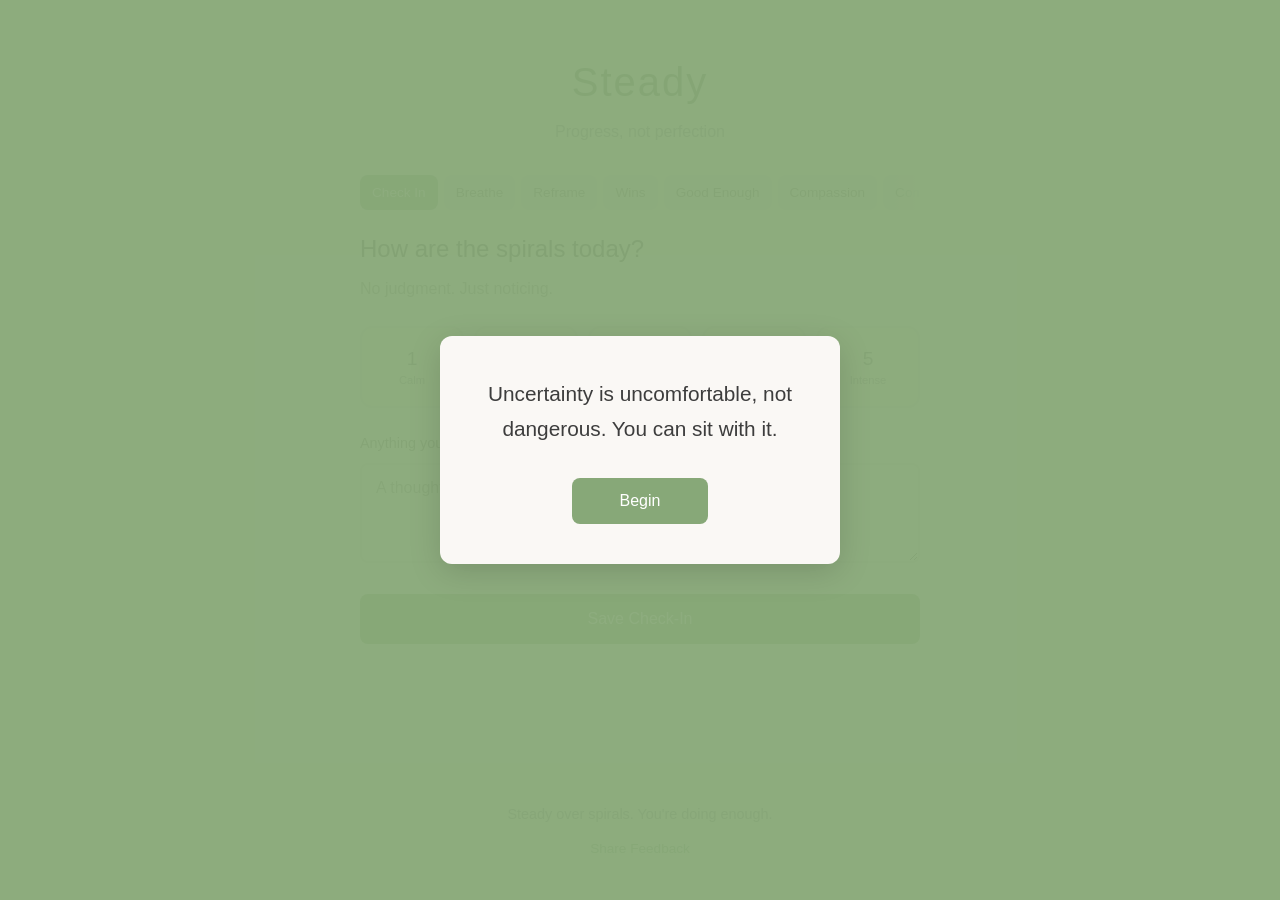
==== commit 500f1609: "Add four perfectionism features: self-compassion, comparison detox, mattering, wind-down Based on re" ====
--- a/index.html
+++ b/index.html
@@ -36,15 +36,21 @@
             <p class="tagline">Progress, not perfection</p>
         </header>
 
-        <nav class="nav">
-            <button class="nav-btn active" data-section="checkin">Check In</button>
-            <button class="nav-btn" data-section="breathe">Breathe</button>
-            <button class="nav-btn" data-section="reframe">Reframe</button>
-            <button class="nav-btn" data-section="wins">Wins</button>
-            <button class="nav-btn" data-section="enough">Good Enough</button>
-            <button class="nav-btn" data-section="reflect">End of Day</button>
-            <button class="nav-btn" data-section="progress">Progress</button>
-        </nav>
+        <div class="nav-wrapper">
+            <nav class="nav">
+                <button class="nav-btn active" data-section="checkin">Check In</button>
+                <button class="nav-btn" data-section="breathe">Breathe</button>
+                <button class="nav-btn" data-section="reframe">Reframe</button>
+                <button class="nav-btn" data-section="wins">Wins</button>
+                <button class="nav-btn" data-section="enough">Good Enough</button>
+                <button class="nav-btn" data-section="compassion">Compassion</button>
+                <button class="nav-btn" data-section="compare">Compare Detox</button>
+                <button class="nav-btn" data-section="mattering">Mattering</button>
+                <button class="nav-btn" data-section="winddown">Wind Down</button>
+                <button class="nav-btn" data-section="reflect">End of Day</button>
+                <button class="nav-btn" data-section="progress">Progress</button>
+            </nav>
+        </div>
 
         <main class="main">
             <!-- Daily Check-In -->
@@ -166,56 +172,203 @@
                 </div>
             </section>
 
+            <!-- Self-Compassion Prompts -->
+            <section id="compassion" class="section">
+                <h2>Compassion practice</h2>
+                <p class="section-desc">Talk to yourself like someone you love.</p>
+
+                <div class="compassion-modes">
+                    <button class="mode-btn active" data-compassion-mode="friend">Best friend lens</button>
+                    <button class="mode-btn" data-compassion-mode="child">Five-year-old you</button>
+                </div>
+
+                <div class="compassion-friend-mode" id="compassion-friend-mode">
+                    <div class="compassion-prompt-card">
+                        <p class="compassion-scenario">Think of something you're being hard on yourself about right now.</p>
+                    </div>
+                    <div class="compassion-input">
+                        <label for="compassion-struggle">What are you beating yourself up over?</label>
+                        <textarea id="compassion-struggle" placeholder="I didn't finish what I said I would..."></textarea>
+                    </div>
+                    <button class="primary-btn" id="compassion-friend-btn">What would I tell my best friend?</button>
+                </div>
+
+                <div class="compassion-child-mode" id="compassion-child-mode" style="display: none;">
+                    <div class="compassion-prompt-card">
+                        <p class="compassion-scenario">Picture yourself at five years old. Small, trying hard, wanting to be good enough.</p>
+                    </div>
+                    <div class="compassion-input">
+                        <label for="compassion-child-struggle">What would five-year-old you be upset about?</label>
+                        <textarea id="compassion-child-struggle" placeholder="I tried so hard and it still wasn't right..."></textarea>
+                    </div>
+                    <button class="primary-btn" id="compassion-child-btn">What would I say to that child?</button>
+                </div>
+
+                <div class="compassion-response" id="compassion-response"></div>
+
+                <div class="compassion-history">
+                    <h3>Past compassion moments</h3>
+                    <div class="history-list" id="compassion-list"></div>
+                </div>
+            </section>
+
+            <!-- Comparison Detox -->
+            <section id="compare" class="section">
+                <h2>Comparison detox</h2>
+                <p class="section-desc">You caught yourself comparing. That takes awareness. Let's work with it.</p>
+
+                <div class="compare-input">
+                    <label for="compare-thought">Who or what are you comparing yourself to?</label>
+                    <textarea id="compare-thought" placeholder="I saw someone who seems to have it all together..."></textarea>
+                </div>
+
+                <button class="primary-btn" id="compare-detox-btn">Detox this comparison</button>
+
+                <div class="compare-response" id="compare-response"></div>
+
+                <div class="compare-redirect" id="compare-redirect" style="display: none;">
+                    <h3>Now — back to you</h3>
+                    <p class="compare-redirect-prompt">Name one real thing you did recently that you're quietly proud of.</p>
+                    <div class="compare-redirect-input">
+                        <input type="text" id="compare-redirect-win" placeholder="Something small and real...">
+                        <button class="secondary-btn" id="compare-redirect-btn">Reclaim it</button>
+                    </div>
+                    <div class="compare-reclaim" id="compare-reclaim"></div>
+                </div>
+
+                <div class="compare-history">
+                    <h3>Detoxed comparisons</h3>
+                    <ul class="compare-list" id="compare-list"></ul>
+                </div>
+            </section>
+
+            <!-- Mattering Reminders -->
+            <section id="mattering" class="section">
+                <h2>You matter</h2>
+                <p class="section-desc">Not for what you do. For who you are.</p>
+
+                <div class="mattering-modes">
+                    <button class="mode-btn active" data-mattering-mode="valued">I am valued</button>
+                    <button class="mode-btn" data-mattering-mode="addvalue">I add value</button>
+                </div>
+
+                <div class="mattering-valued-mode" id="mattering-valued-mode">
+                    <div class="mattering-prompt-card" id="mattering-valued-prompt">
+                        <!-- Prompt loads here -->
+                    </div>
+                    <div class="mattering-input">
+                        <label for="mattering-valued-text">Your response</label>
+                        <textarea id="mattering-valued-text" placeholder="Take a moment to think about this..."></textarea>
+                    </div>
+                    <button class="primary-btn" id="mattering-valued-btn">Save this reminder</button>
+                    <button class="secondary-btn mattering-skip" id="mattering-valued-skip">Try a different prompt</button>
+                </div>
+
+                <div class="mattering-addvalue-mode" id="mattering-addvalue-mode" style="display: none;">
+                    <div class="mattering-prompt-card" id="mattering-addvalue-prompt">
+                        <!-- Prompt loads here -->
+                    </div>
+                    <div class="mattering-input">
+                        <label for="mattering-addvalue-text">Your response</label>
+                        <textarea id="mattering-addvalue-text" placeholder="Even small things count..."></textarea>
+                    </div>
+                    <button class="primary-btn" id="mattering-addvalue-btn">Save this reminder</button>
+                    <button class="secondary-btn mattering-skip" id="mattering-addvalue-skip">Try a different prompt</button>
+                </div>
+
+                <div class="feedback" id="mattering-feedback"></div>
+
+                <div class="mattering-history">
+                    <h3>Your mattering reminders</h3>
+                    <ul class="mattering-list" id="mattering-list"></ul>
+                </div>
+            </section>
+
+            <!-- Wind Down / Sleep Mode -->
+            <section id="winddown" class="section">
+                <h2>Wind down</h2>
+                <p class="section-desc">Put the day's thoughts down before sleep.</p>
+
+                <div class="winddown-step" id="winddown-step-1">
+                    <div class="winddown-prompt-card">
+                        <span class="winddown-icon">&#9790;</span>
+                        <p>Your mind is still carrying things from today. Let's set them down, one by one.</p>
+                    </div>
+
+                    <div class="winddown-input">
+                        <label for="winddown-thought">What's replaying in your mind right now?</label>
+                        <textarea id="winddown-thought" placeholder="That thing I said... the mistake I made... what I should have done..."></textarea>
+                    </div>
+                    <button class="primary-btn" id="winddown-release-btn">Put it down</button>
+
+                    <div class="winddown-pile" id="winddown-pile">
+                        <!-- Released thoughts appear here -->
+                    </div>
+
+                    <button class="primary-btn" id="winddown-next-btn" style="display: none;">I've put enough down</button>
+                </div>
+
+                <div class="winddown-step" id="winddown-step-2" style="display: none;">
+                    <div class="winddown-closing" id="winddown-closing">
+                        <!-- Closing content renders here -->
+                    </div>
+                    <button class="secondary-btn" id="winddown-reset">Start over</button>
+                </div>
+
+                <div class="winddown-history">
+                    <h3>Past wind-downs</h3>
+                    <ul class="winddown-list" id="winddown-list"></ul>
+                </div>
+            </section>
+
             <!-- End of Day Reflection -->
             <section id="reflect" class="section">
                 <h2>Close the day</h2>
-                <p class="section-desc">See what you did. Release what you didn't.</p>
-
-                <div class="reflect-steps">
-                    <!-- Step 1: List what you did -->
-                    <div class="reflect-step active" id="reflect-step-1">
-                        <h3>What did you do today?</h3>
-                        <p class="step-hint">Small things count. Got dressed? Ate? Replied to a message?</p>
-
-                        <div class="reflect-input">
-                            <input type="text" id="reflect-item" placeholder="I...">
-                            <button class="add-btn" id="add-reflect-item">+</button>
+                <p class="section-desc">Look back gently. You did more than you think.</p>
+
+                <div class="reflect-step" id="reflect-step-1">
+                    <label for="reflect-items">What did you actually do today?</label>
+                    <p class="reflect-hint">Small things count. Got dressed? Ate? Replied to a message? List anything.</p>
+                    <div class="reflect-entries" id="reflect-entries">
+                        <!-- Entries will be added here -->
+                    </div>
+                    <div class="reflect-add">
+                        <input type="text" id="reflect-item-input" placeholder="I did this one thing...">
+                        <button class="secondary-btn reflect-add-btn" id="add-reflect-item">Add</button>
+                    </div>
+                    <button class="primary-btn" id="reflect-next" disabled>See what I did</button>
+                </div>
+
+                <div class="reflect-step" id="reflect-step-2" style="display: none;">
+                    <div class="reflect-summary" id="reflect-summary">
+                        <!-- Summary renders here -->
+                    </div>
+
+                    <div class="reflect-traps">
+                        <h3>Do any of these feel familiar right now?</h3>
+                        <div class="trap-list" id="trap-list">
+                            <button class="trap-btn" data-trap="goalposts">I keep moving the goalpost</button>
+                            <button class="trap-btn" data-trap="comparing">I'm comparing myself to others</button>
+                            <button class="trap-btn" data-trap="discounting">I'm discounting what I did</button>
+                            <button class="trap-btn" data-trap="shouldhave">I'm focused on what I didn't do</button>
                         </div>
-
-                        <ul class="reflect-list" id="reflect-list"></ul>
-
-                        <button class="primary-btn" id="reflect-next-1" disabled>See my day</button>
-                    </div>
-
-                    <!-- Step 2: Review and identify traps -->
-                    <div class="reflect-step" id="reflect-step-2">
-                        <h3>You did <span id="item-count">0</span> things today</h3>
-                        <p class="step-affirm">Read that list. That was you. That was real.</p>
-
-                        <ul class="reflect-review" id="reflect-review"></ul>
-
-                        <div class="trap-section">
-                            <p class="trap-prompt">Is a productivity trap pulling at you?</p>
-                            <div class="trap-buttons">
-                                <button class="trap-btn" data-trap="goalpost">I keep moving the goalpost</button>
-                                <button class="trap-btn" data-trap="compare">I'm comparing myself to others</button>
-                                <button class="trap-btn" data-trap="discount">I'm discounting what I did</button>
-                                <button class="trap-btn" data-trap="undone">I'm focused on what I didn't do</button>
-                            </div>
-                            <div class="trap-response" id="trap-response"></div>
+                        <div class="trap-response" id="trap-response">
+                            <!-- Trap-specific response appears here -->
                         </div>
-
-                        <button class="primary-btn" id="reflect-next-2">Close the day</button>
-                    </div>
-
-                    <!-- Step 3: Closing -->
-                    <div class="reflect-step" id="reflect-step-3">
-                        <div class="reflect-close">
-                            <span class="close-icon">🌙</span>
-                            <p class="close-message" id="close-message"></p>
-                        </div>
-                        <button class="secondary-btn" id="reflect-reset">Start a new reflection</button>
-                    </div>
+                    </div>
+
+                    <button class="primary-btn reflect-close-btn" id="close-the-day">Close the day</button>
+                </div>
+
+                <div class="reflect-step" id="reflect-step-3" style="display: none;">
+                    <div class="reflect-closed" id="reflect-closed">
+                        <!-- Closing message renders here -->
+                    </div>
+                </div>
+
+                <div class="reflect-history">
+                    <h3>Past reflections</h3>
+                    <ul class="reflect-list" id="reflect-list"></ul>
                 </div>
             </section>
 
@@ -244,6 +397,22 @@
                     <div class="stat-card">
                         <span class="stat-number" id="total-reflections">0</span>
                         <span class="stat-label">Days closed</span>
+                    </div>
+                    <div class="stat-card">
+                        <span class="stat-number" id="total-compassion">0</span>
+                        <span class="stat-label">Compassion</span>
+                    </div>
+                    <div class="stat-card">
+                        <span class="stat-number" id="total-detoxes">0</span>
+                        <span class="stat-label">Detoxed</span>
+                    </div>
+                    <div class="stat-card">
+                        <span class="stat-number" id="total-mattering">0</span>
+                        <span class="stat-label">Mattering</span>
+                    </div>
+                    <div class="stat-card">
+                        <span class="stat-number" id="total-winddowns">0</span>
+                        <span class="stat-label">Wind-downs</span>
                     </div>
                 </div>
 
--- a/style.css
+++ b/style.css
@@ -71,23 +71,49 @@
 }
 
 /* Navigation */
+.nav-wrapper {
+    position: relative;
+}
+
+.nav-wrapper::after {
+    content: '';
+    position: absolute;
+    right: 0;
+    top: 0;
+    bottom: 0;
+    width: 32px;
+    background: linear-gradient(to right, transparent, var(--warm-white));
+    pointer-events: none;
+    z-index: 1;
+    transition: opacity 0.3s ease;
+}
+
+.nav-wrapper.scrolled-end::after {
+    opacity: 0;
+}
+
 .nav {
     display: flex;
-    gap: 8px;
+    gap: 6px;
     padding: 10px 0 20px;
     overflow-x: auto;
     -webkit-overflow-scrolling: touch;
+    scrollbar-width: none;
+}
+
+.nav::-webkit-scrollbar {
+    display: none;
 }
 
 .nav-btn {
     flex-shrink: 0;
-    padding: 10px 16px;
+    padding: 10px 12px;
     border: none;
     background: var(--warm-cream);
     color: var(--text-secondary);
     border-radius: var(--radius-sm);
     cursor: pointer;
-    font-size: 0.9rem;
+    font-size: 0.85rem;
     transition: var(--transition);
 }
 
@@ -823,212 +849,565 @@
 }
 
 /* End of Day Reflection */
-.reflect-steps {
-    position: relative;
-}
-
-.reflect-step {
-    display: none;
-}
-
-.reflect-step.active {
-    display: block;
-    animation: fadeIn 0.4s ease;
-}
-
-.reflect-step h3 {
-    font-size: 1.2rem;
-    font-weight: 500;
-    color: var(--text-primary);
-    margin-bottom: 8px;
-}
-
-.step-hint {
-    color: var(--text-gentle);
-    font-size: 0.9rem;
-    margin-bottom: 20px;
-}
-
-.step-affirm {
-    color: var(--sage-dark);
-    font-size: 1rem;
-    margin-bottom: 24px;
+.reflect-hint {
+    font-size: 0.85rem;
+    color: var(--text-gentle);
+    margin-bottom: 16px;
     font-style: italic;
 }
 
-.reflect-input {
-    display: flex;
+.reflect-entries {
+    display: flex;
+    flex-direction: column;
     gap: 8px;
     margin-bottom: 16px;
 }
 
-.reflect-input input {
+.reflect-entry {
+    display: flex;
+    justify-content: space-between;
+    align-items: center;
+    padding: 10px 14px;
+    background: white;
+    border-radius: var(--radius-sm);
+    border-left: 3px solid var(--sage-light);
+    box-shadow: var(--shadow-soft);
+    animation: fadeIn 0.3s ease;
+}
+
+.reflect-entry-text {
+    color: var(--text-primary);
+    font-size: 0.95rem;
+}
+
+.reflect-entry-remove {
+    background: none;
+    border: none;
+    color: var(--text-gentle);
+    font-size: 1.3rem;
+    cursor: pointer;
+    padding: 0 4px;
+    line-height: 1;
+    transition: var(--transition);
+}
+
+.reflect-entry-remove:hover {
+    color: var(--text-secondary);
+}
+
+.reflect-add {
+    display: flex;
+    gap: 8px;
+    margin-bottom: 20px;
+}
+
+.reflect-add input {
     flex: 1;
+}
+
+.reflect-add-btn {
+    flex-shrink: 0;
+    padding: 14px 20px;
+}
+
+.reflect-summary {
+    background: var(--warm-cream);
+    border-radius: var(--radius);
+    padding: 24px;
+    margin-bottom: 24px;
+    animation: fadeIn 0.4s ease;
+}
+
+.reflect-count {
+    font-size: 1.2rem;
+    color: var(--text-primary);
+    margin-bottom: 16px;
+    text-align: center;
+}
+
+.reflect-count strong {
+    color: var(--sage-dark);
+}
+
+.reflect-summary-list {
+    list-style: none;
+    display: flex;
+    flex-direction: column;
+    gap: 8px;
+    margin-bottom: 16px;
+}
+
+.reflect-summary-list li {
+    padding: 10px 14px;
+    background: white;
+    border-radius: var(--radius-sm);
+    border-left: 3px solid var(--sage);
+    color: var(--text-primary);
+    font-size: 0.95rem;
+}
+
+.reflect-affirmation {
+    text-align: center;
+    color: var(--sage-dark);
+    font-weight: 500;
+    font-size: 1.05rem;
+    padding-top: 8px;
+}
+
+.reflect-traps {
+    margin-bottom: 24px;
+}
+
+.reflect-traps h3 {
+    font-size: 1rem;
+    font-weight: 500;
+    color: var(--text-secondary);
+    margin-bottom: 12px;
+}
+
+.trap-list {
+    display: flex;
+    flex-direction: column;
+    gap: 8px;
+    margin-bottom: 12px;
+}
+
+.trap-btn {
+    width: 100%;
     padding: 14px 16px;
-    border: 2px solid var(--sage-light);
-    border-radius: var(--radius-sm);
+    border: 2px solid var(--warm-gray);
+    background: var(--warm-cream);
+    color: var(--text-secondary);
+    border-radius: var(--radius-sm);
+    cursor: pointer;
+    font-size: 0.9rem;
+    text-align: left;
+    transition: var(--transition);
+}
+
+.trap-btn:hover {
+    border-color: var(--sage-light);
+    background: white;
+}
+
+.trap-btn.active {
+    border-color: var(--sage);
+    background: var(--sage-light);
+    color: var(--sage-dark);
+}
+
+.trap-response {
+    padding: 20px;
+    background: var(--warm-cream);
+    border-radius: var(--radius);
+    display: none;
+    border-left: 3px solid var(--sage);
+}
+
+.trap-response.show {
+    display: block;
+    animation: fadeIn 0.3s ease;
+}
+
+.trap-response p {
+    color: var(--text-primary);
+    font-style: italic;
+    line-height: 1.7;
+}
+
+.reflect-close-btn {
+    margin-top: 8px;
+}
+
+.reflect-closed {
+    text-align: center;
+    padding: 40px 24px;
+    background: var(--warm-cream);
+    border-radius: var(--radius);
+    margin-bottom: 24px;
+    display: none;
+}
+
+.reflect-closed.show {
+    display: block;
+    animation: celebrate 0.5s ease;
+}
+
+.reflect-closed-icon {
+    font-size: 3rem;
+    display: block;
+    margin-bottom: 16px;
+    color: var(--sage-dark);
+}
+
+.reflect-closed-message {
+    color: var(--text-primary);
+    font-size: 1.1rem;
+    line-height: 1.7;
+    margin-bottom: 24px;
+}
+
+.reflect-history {
+    margin-top: 30px;
+    padding-top: 20px;
+    border-top: 1px solid var(--warm-gray);
+}
+
+.reflect-history h3 {
     font-size: 1rem;
-    background: white;
-}
-
-.reflect-input input:focus {
-    outline: none;
-    border-color: var(--sage);
-}
-
-.add-btn {
-    padding: 14px 20px;
-    background: var(--sage);
-    color: white;
-    border: none;
-    border-radius: var(--radius-sm);
-    font-size: 1.2rem;
-    font-weight: 600;
-    cursor: pointer;
-    transition: var(--transition);
-}
-
-.add-btn:hover {
-    background: var(--sage-dark);
+    font-weight: 500;
+    color: var(--text-secondary);
+    margin-bottom: 12px;
 }
 
 .reflect-list {
     list-style: none;
-    margin-bottom: 24px;
     display: flex;
     flex-direction: column;
     gap: 8px;
 }
 
 .reflect-list li {
+    padding: 12px 16px;
+    background: white;
+    border-radius: var(--radius-sm);
     display: flex;
     justify-content: space-between;
     align-items: center;
+    box-shadow: var(--shadow-soft);
+}
+
+.reflect-history-text {
+    color: var(--text-primary);
+}
+
+.reflect-history-date {
+    font-size: 0.8rem;
+    color: var(--text-gentle);
+}
+
+/* Self-Compassion */
+.compassion-modes, .mattering-modes {
+    display: flex;
+    gap: 8px;
+    margin-bottom: 20px;
+}
+
+.compassion-prompt-card, .mattering-prompt-card {
+    padding: 24px;
+    background: var(--warm-cream);
+    border-radius: var(--radius);
+    margin-bottom: 20px;
+    border-left: 3px solid var(--sage-light);
+}
+
+.compassion-scenario, .mattering-prompt-text {
+    color: var(--text-primary);
+    font-size: 1.05rem;
+    line-height: 1.7;
+}
+
+.compassion-input, .compare-input {
+    margin-bottom: 20px;
+}
+
+.compassion-response {
+    margin-top: 20px;
+    padding: 24px;
+    background: var(--sage-light);
+    border-radius: var(--radius);
+    display: none;
+}
+
+.compassion-response.show {
+    display: block;
+    animation: celebrate 0.5s ease;
+}
+
+.compassion-response-text {
+    color: var(--sage-dark);
+    font-size: 1.05rem;
+    line-height: 1.7;
+    font-style: italic;
+}
+
+.compassion-history, .compare-history, .mattering-history, .winddown-history {
+    margin-top: 30px;
+    padding-top: 20px;
+    border-top: 1px solid var(--warm-gray);
+}
+
+.compassion-history h3, .compare-history h3, .mattering-history h3, .winddown-history h3 {
+    font-size: 1rem;
+    font-weight: 500;
+    color: var(--text-secondary);
+    margin-bottom: 12px;
+}
+
+/* Comparison Detox */
+.compare-response {
+    margin-top: 20px;
+    padding: 20px;
+    background: var(--warm-cream);
+    border-radius: var(--radius);
+    border-left: 3px solid var(--sage);
+    display: none;
+}
+
+.compare-response.show {
+    display: block;
+    animation: fadeIn 0.3s ease;
+}
+
+.compare-response p {
+    color: var(--text-primary);
+    font-style: italic;
+    line-height: 1.7;
+}
+
+.compare-redirect {
+    margin-top: 24px;
+    padding: 24px;
+    background: var(--warm-cream);
+    border-radius: var(--radius);
+    animation: fadeIn 0.4s ease;
+}
+
+.compare-redirect h3 {
+    font-size: 1rem;
+    font-weight: 500;
+    color: var(--sage-dark);
+    margin-bottom: 8px;
+}
+
+.compare-redirect-prompt {
+    color: var(--text-secondary);
+    margin-bottom: 16px;
+    font-size: 0.95rem;
+}
+
+.compare-redirect-input {
+    display: flex;
+    gap: 8px;
+}
+
+.compare-redirect-input input {
+    flex: 1;
+}
+
+.compare-redirect-input .secondary-btn {
+    flex-shrink: 0;
+    padding: 14px 20px;
+}
+
+.compare-reclaim {
+    margin-top: 16px;
+    display: none;
+}
+
+.compare-reclaim.show {
+    display: block;
+    animation: popIn 0.4s ease;
+}
+
+.compare-reclaim-text {
+    color: var(--sage-dark);
+    font-weight: 500;
+    font-size: 1.05rem;
+    text-align: center;
+}
+
+.compare-list {
+    list-style: none;
+    display: flex;
+    flex-direction: column;
+    gap: 8px;
+}
+
+.compare-list li {
     padding: 12px 16px;
-    background: var(--warm-cream);
-    border-radius: var(--radius-sm);
-    animation: fadeIn 0.2s ease;
-}
-
-.reflect-list li span {
-    color: var(--text-secondary);
-}
-
-.remove-btn {
-    background: none;
-    border: none;
-    color: var(--text-gentle);
-    font-size: 1.2rem;
-    cursor: pointer;
-    padding: 0 8px;
-    transition: var(--transition);
-}
-
-.remove-btn:hover {
-    color: #c97070;
-}
-
-.reflect-review {
+    background: white;
+    border-radius: var(--radius-sm);
+    display: flex;
+    justify-content: space-between;
+    align-items: center;
+    box-shadow: var(--shadow-soft);
+}
+
+.compare-list .compare-text {
+    color: var(--text-primary);
+    font-size: 0.9rem;
+}
+
+.compare-list .compare-date {
+    font-size: 0.8rem;
+    color: var(--text-gentle);
+    flex-shrink: 0;
+    margin-left: 12px;
+}
+
+/* Mattering */
+.mattering-input {
+    margin-bottom: 20px;
+}
+
+.mattering-skip {
+    width: 100%;
+    margin-top: 10px;
+}
+
+.mattering-list {
     list-style: none;
-    margin-bottom: 32px;
-    padding: 20px;
-    background: var(--sage-light);
-    border-radius: var(--radius);
-    border-left: 4px solid var(--sage);
-}
-
-.reflect-review li {
-    padding: 8px 0;
-    color: var(--sage-dark);
-    border-bottom: 1px solid rgba(135, 168, 120, 0.3);
-}
-
-.reflect-review li:last-child {
-    border-bottom: none;
-}
-
-.trap-section {
-    margin-bottom: 32px;
-}
-
-.trap-prompt {
-    color: var(--text-secondary);
+    display: flex;
+    flex-direction: column;
+    gap: 8px;
+}
+
+.mattering-list li {
+    padding: 12px 16px;
+    background: white;
+    border-radius: var(--radius-sm);
+    display: flex;
+    justify-content: space-between;
+    align-items: center;
+    box-shadow: var(--shadow-soft);
+}
+
+.mattering-list .mattering-text {
+    color: var(--text-primary);
+    font-size: 0.9rem;
+}
+
+.mattering-list .mattering-date {
+    font-size: 0.8rem;
+    color: var(--text-gentle);
+    flex-shrink: 0;
+    margin-left: 12px;
+}
+
+/* Wind Down */
+.winddown-prompt-card {
+    padding: 24px;
+    background: var(--warm-cream);
+    border-radius: var(--radius);
+    margin-bottom: 20px;
+    text-align: center;
+}
+
+.winddown-icon {
+    font-size: 2.5rem;
+    display: block;
+    margin-bottom: 12px;
+    color: var(--sage-dark);
+}
+
+.winddown-prompt-card p {
+    color: var(--text-primary);
+    font-size: 1.05rem;
+    line-height: 1.7;
+}
+
+.winddown-input {
+    margin-bottom: 20px;
+}
+
+.winddown-pile {
+    margin-top: 20px;
+    display: flex;
+    flex-direction: column;
+    gap: 10px;
+}
+
+.winddown-pile-item {
+    padding: 14px 16px;
+    background: white;
+    border-radius: var(--radius-sm);
+    border-left: 3px solid var(--sage-light);
+    animation: fadeIn 0.3s ease;
+}
+
+.winddown-pile-thought {
+    display: block;
+    color: var(--text-gentle);
+    font-size: 0.9rem;
+    margin-bottom: 6px;
+    text-decoration: line-through;
+    opacity: 0.7;
+}
+
+.winddown-pile-msg {
+    display: block;
+    color: var(--sage-dark);
+    font-style: italic;
     font-size: 0.95rem;
-    margin-bottom: 12px;
-}
-
-.trap-buttons {
-    display: flex;
-    flex-wrap: wrap;
+}
+
+#winddown-next-btn {
+    margin-top: 24px;
+}
+
+.winddown-closing {
+    text-align: center;
+    padding: 40px 24px;
+    background: var(--warm-cream);
+    border-radius: var(--radius);
+    margin-bottom: 24px;
+    display: none;
+}
+
+.winddown-closing.show {
+    display: block;
+    animation: celebrate 0.5s ease;
+}
+
+.winddown-closing-icon {
+    font-size: 3rem;
+    display: block;
+    margin-bottom: 16px;
+    color: var(--sage-dark);
+}
+
+.winddown-closing-count {
+    font-size: 1.1rem;
+    color: var(--text-primary);
+    margin-bottom: 20px;
+}
+
+.winddown-closing-count strong {
+    color: var(--sage-dark);
+}
+
+.winddown-closing-message {
+    color: var(--text-primary);
+    font-size: 1.05rem;
+    line-height: 1.8;
+    text-align: left;
+}
+
+.winddown-list {
+    list-style: none;
+    display: flex;
+    flex-direction: column;
     gap: 8px;
-    margin-bottom: 16px;
-}
-
-.trap-btn {
-    padding: 10px 14px;
+}
+
+.winddown-list li {
+    padding: 12px 16px;
     background: white;
-    border: 2px solid var(--sage-light);
-    border-radius: var(--radius-sm);
-    font-size: 0.85rem;
-    color: var(--text-secondary);
-    cursor: pointer;
-    transition: var(--transition);
-}
-
-.trap-btn:hover {
-    border-color: var(--sage);
-    background: var(--warm-cream);
-}
-
-.trap-btn.selected {
-    border-color: var(--sage);
-    background: var(--sage-light);
-    color: var(--sage-dark);
-}
-
-.trap-response {
-    display: none;
-    padding: 16px;
-    background: var(--warm-cream);
-    border-radius: var(--radius-sm);
-    border-left: 3px solid var(--sage);
-}
-
-.trap-response.show {
-    display: block;
-    animation: fadeIn 0.3s ease;
-}
-
-.trap-response p {
-    color: var(--sage-dark);
-    line-height: 1.6;
-    font-size: 0.95rem;
-}
-
-.reflect-close {
-    text-align: center;
-    padding: 48px 24px;
-    background: linear-gradient(135deg, var(--sage-light) 0%, var(--warm-cream) 100%);
-    border-radius: var(--radius);
-    margin-bottom: 24px;
-}
-
-.close-icon {
-    font-size: 3rem;
-    display: block;
-    margin-bottom: 16px;
-}
-
-.close-message {
-    font-size: 1.15rem;
-    color: var(--sage-dark);
-    line-height: 1.7;
-    font-weight: 500;
-}
-
-#reflect-step-1 .primary-btn:disabled {
-    opacity: 0.5;
-    cursor: not-allowed;
+    border-radius: var(--radius-sm);
+    display: flex;
+    justify-content: space-between;
+    align-items: center;
+    box-shadow: var(--shadow-soft);
+}
+
+.winddown-history-text {
+    color: var(--text-primary);
+}
+
+.winddown-history-date {
+    font-size: 0.8rem;
+    color: var(--text-gentle);
 }
 
 /* Mobile adjustments */
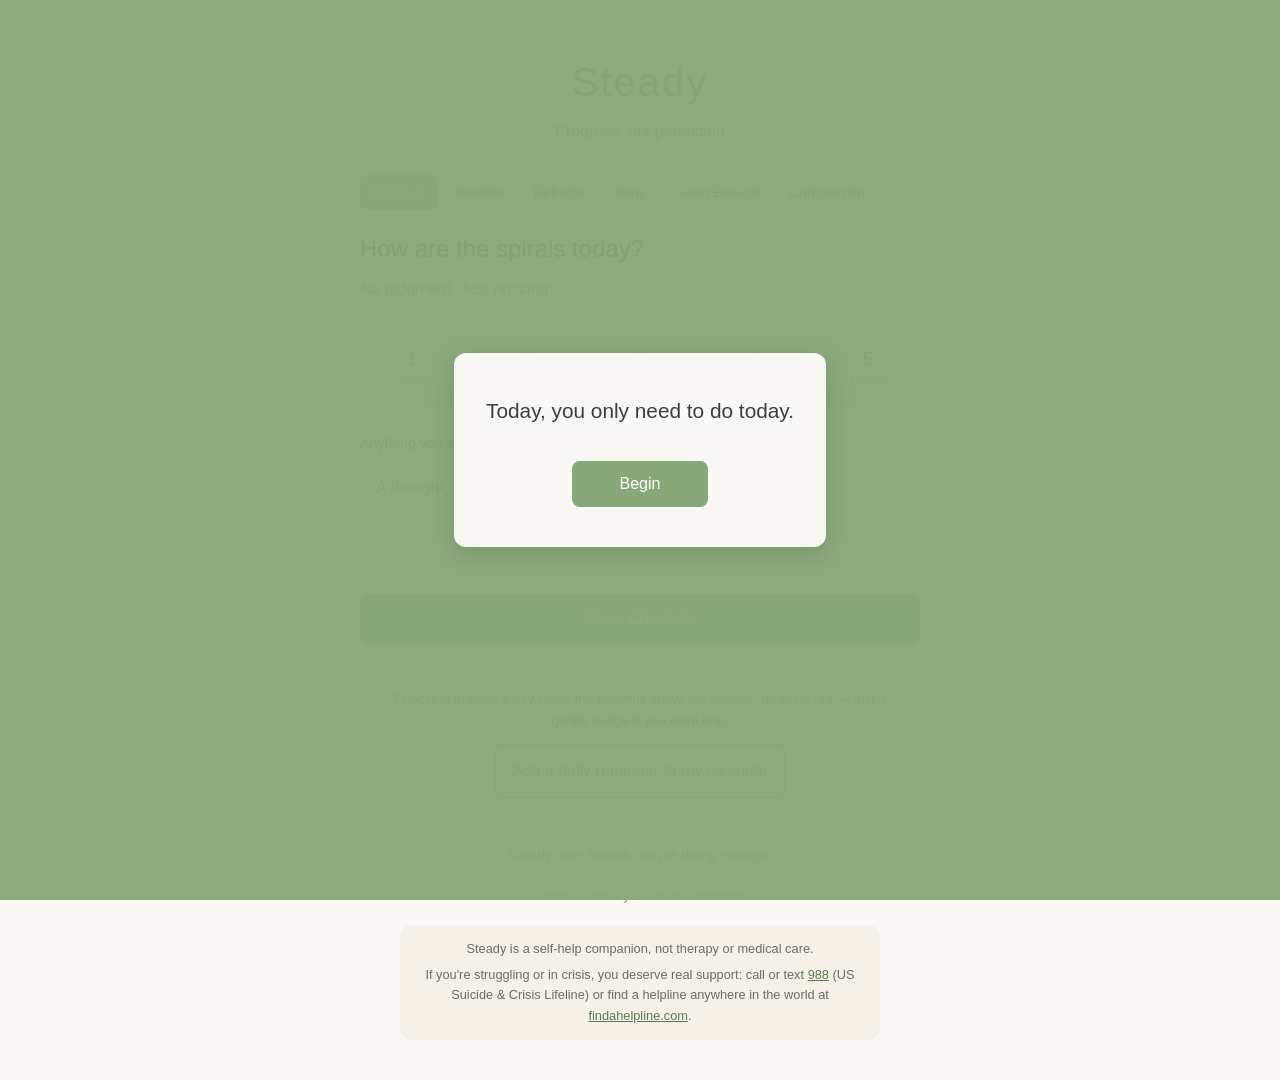
==== commit c48a06b3: "Phase 1: backup/restore, crisis resources, trend insight, daily reminder, about + privacy pages - Do" ====
--- a/index.html
+++ b/index.html
@@ -73,6 +73,11 @@
 
                 <button class="primary-btn" id="save-checkin">Save Check-In</button>
                 <div class="feedback" id="checkin-feedback"></div>
+
+                <div class="reminder-nudge">
+                    <p>Checking in once a day helps the patterns show. No streaks, no pressure — just a gentle nudge if you want one.</p>
+                    <button class="secondary-btn" id="set-reminder">Add a daily reminder to my calendar</button>
+                </div>
             </section>
 
             <!-- Box Breathing -->
@@ -421,6 +426,7 @@
                     <div class="chart" id="checkin-chart">
                         <!-- Simple bar chart will render here -->
                     </div>
+                    <p class="checkin-insight" id="checkin-insight"></p>
                     <div class="checkin-detail" id="checkin-detail">
                         <!-- Selected check-in details appear here -->
                     </div>
@@ -430,12 +436,31 @@
                     <h3>Recent activity</h3>
                     <ul class="activity-list" id="activity-list"></ul>
                 </div>
+
+                <div class="data-card">
+                    <h3>Your data</h3>
+                    <p class="data-note">Everything you write stays on this device. Nothing is sent anywhere. Download a backup now and then so clearing your browser never takes your journey with it.</p>
+                    <div class="data-actions">
+                        <button class="secondary-btn" id="export-data">Download backup</button>
+                        <button class="secondary-btn" id="import-data">Restore from backup</button>
+                        <input type="file" id="import-file" accept=".json,application/json" style="display: none;">
+                    </div>
+                    <div class="feedback" id="data-feedback"></div>
+                </div>
             </section>
         </main>
 
         <footer class="footer">
             <p>Steady over spirals. You're doing enough.</p>
-            <a href="mailto:collaborate@sparkable.com?subject=Steady%20Feedback" class="feedback-link">Share Feedback</a>
+            <div class="footer-links">
+                <a href="about.html" class="feedback-link">About</a>
+                <a href="privacy.html" class="feedback-link">Privacy</a>
+                <a href="mailto:collaborate@sparkable.com?subject=Steady%20Feedback" class="feedback-link">Share Feedback</a>
+            </div>
+            <div class="crisis-note">
+                <p>Steady is a self-help companion, not therapy or medical care.</p>
+                <p>If you're struggling or in crisis, you deserve real support: call or text <a href="tel:988">988</a> (US Suicide &amp; Crisis Lifeline) or find a helpline anywhere in the world at <a href="https://findahelpline.com" target="_blank" rel="noopener">findahelpline.com</a>.</p>
+            </div>
         </footer>
     </div>
 
--- a/style.css
+++ b/style.css
@@ -1429,3 +1429,83 @@
         grid-template-columns: repeat(2, 1fr);
     }
 }
+
+/* Reminder nudge */
+.reminder-nudge {
+    margin-top: 28px;
+    padding: 16px 18px;
+    background: var(--warm-cream);
+    border-radius: var(--radius);
+    text-align: center;
+}
+
+.reminder-nudge p {
+    font-size: 0.85rem;
+    color: var(--text-secondary);
+    margin-bottom: 12px;
+}
+
+/* Check-in trend insight */
+.checkin-insight {
+    font-size: 0.9rem;
+    color: var(--text-secondary);
+    margin: 12px 4px 0;
+}
+
+.checkin-insight:empty {
+    display: none;
+}
+
+/* Your data card */
+.data-card {
+    margin-top: 30px;
+    padding: 20px;
+    background: var(--warm-cream);
+    border-radius: var(--radius);
+}
+
+.data-card h3 {
+    margin-bottom: 8px;
+    font-weight: 500;
+    color: var(--sage-dark);
+}
+
+.data-note {
+    font-size: 0.85rem;
+    color: var(--text-secondary);
+    margin-bottom: 14px;
+}
+
+.data-actions {
+    display: flex;
+    gap: 10px;
+    flex-wrap: wrap;
+}
+
+/* Footer links + crisis note */
+.footer-links {
+    display: flex;
+    gap: 18px;
+    justify-content: center;
+    margin-top: 6px;
+}
+
+.crisis-note {
+    margin: 18px auto 0;
+    max-width: 480px;
+    padding: 14px 18px;
+    background: var(--warm-cream);
+    border-radius: var(--radius);
+    font-size: 0.8rem;
+    color: var(--text-secondary);
+    text-align: center;
+}
+
+.crisis-note p + p {
+    margin-top: 6px;
+}
+
+.crisis-note a {
+    color: var(--sage-dark);
+    font-weight: 500;
+}
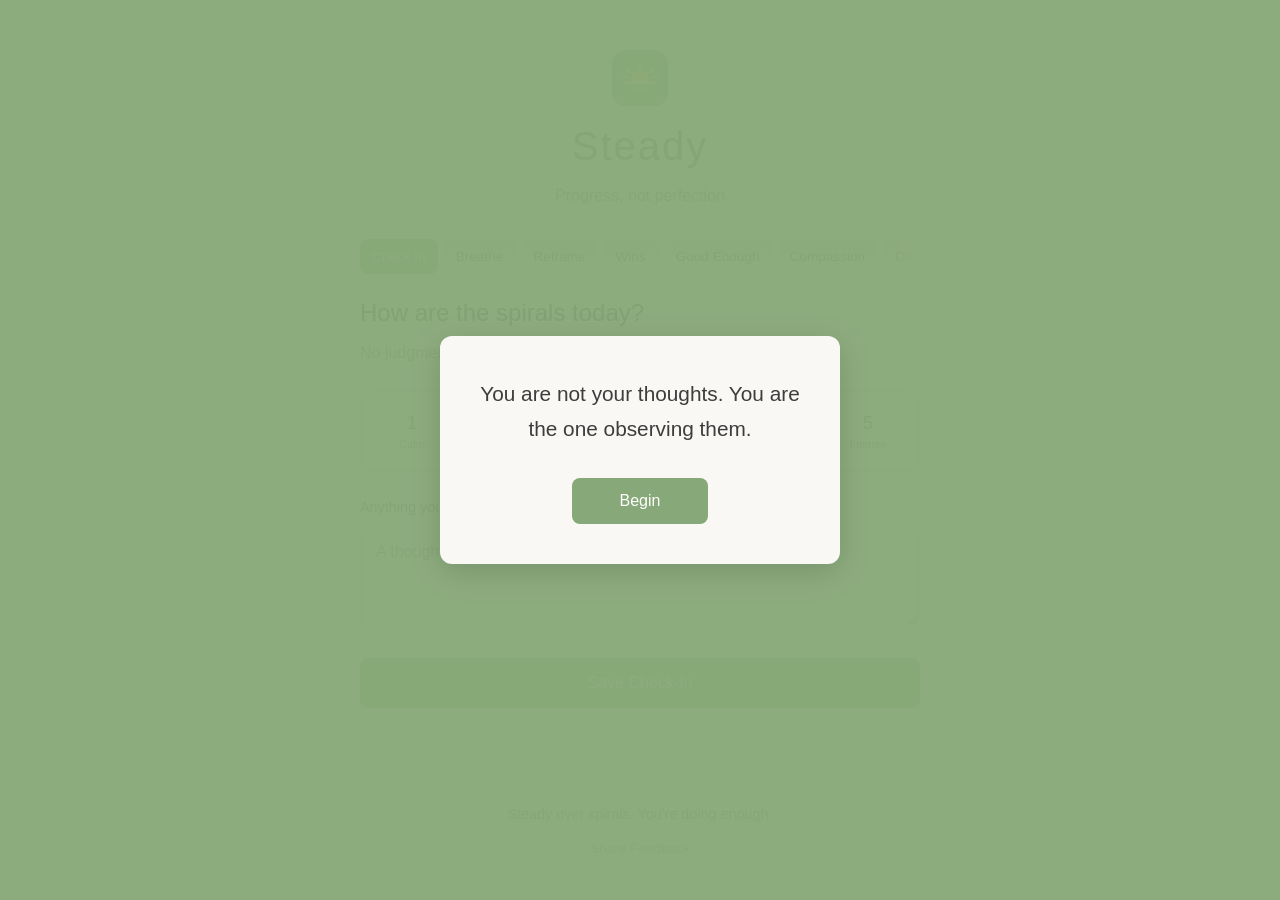
==== commit 0c8e9b2d: "Add sunrise logo and app icons Replaces the plain green-circle placeholder with a sun rising over a " ====
--- a/index.html
+++ b/index.html
@@ -13,8 +13,9 @@
     <meta name="apple-mobile-web-app-title" content="Steady">
 
     <!-- Icons -->
+    <link rel="icon" type="image/svg+xml" href="icons/icon.svg">
     <link rel="icon" type="image/png" sizes="192x192" href="icons/icon-192.png">
-    <link rel="apple-touch-icon" href="icons/icon-192.png">
+    <link rel="apple-touch-icon" sizes="180x180" href="icons/icon-180.png">
 
     <!-- Manifest -->
     <link rel="manifest" href="manifest.json">
@@ -32,6 +33,7 @@
 
     <div class="app">
         <header class="header">
+            <img class="logo" src="icons/icon.svg" alt="" width="56" height="56">
             <h1>Steady</h1>
             <p class="tagline">Progress, not perfection</p>
         </header>
@@ -73,11 +75,6 @@
 
                 <button class="primary-btn" id="save-checkin">Save Check-In</button>
                 <div class="feedback" id="checkin-feedback"></div>
-
-                <div class="reminder-nudge">
-                    <p>Checking in once a day helps the patterns show. No streaks, no pressure — just a gentle nudge if you want one.</p>
-                    <button class="secondary-btn" id="set-reminder">Add a daily reminder to my calendar</button>
-                </div>
             </section>
 
             <!-- Box Breathing -->
@@ -426,7 +423,6 @@
                     <div class="chart" id="checkin-chart">
                         <!-- Simple bar chart will render here -->
                     </div>
-                    <p class="checkin-insight" id="checkin-insight"></p>
                     <div class="checkin-detail" id="checkin-detail">
                         <!-- Selected check-in details appear here -->
                     </div>
@@ -436,31 +432,12 @@
                     <h3>Recent activity</h3>
                     <ul class="activity-list" id="activity-list"></ul>
                 </div>
-
-                <div class="data-card">
-                    <h3>Your data</h3>
-                    <p class="data-note">Everything you write stays on this device. Nothing is sent anywhere. Download a backup now and then so clearing your browser never takes your journey with it.</p>
-                    <div class="data-actions">
-                        <button class="secondary-btn" id="export-data">Download backup</button>
-                        <button class="secondary-btn" id="import-data">Restore from backup</button>
-                        <input type="file" id="import-file" accept=".json,application/json" style="display: none;">
-                    </div>
-                    <div class="feedback" id="data-feedback"></div>
-                </div>
             </section>
         </main>
 
         <footer class="footer">
             <p>Steady over spirals. You're doing enough.</p>
-            <div class="footer-links">
-                <a href="about.html" class="feedback-link">About</a>
-                <a href="privacy.html" class="feedback-link">Privacy</a>
-                <a href="mailto:collaborate@sparkable.com?subject=Steady%20Feedback" class="feedback-link">Share Feedback</a>
-            </div>
-            <div class="crisis-note">
-                <p>Steady is a self-help companion, not therapy or medical care.</p>
-                <p>If you're struggling or in crisis, you deserve real support: call or text <a href="tel:988">988</a> (US Suicide &amp; Crisis Lifeline) or find a helpline anywhere in the world at <a href="https://findahelpline.com" target="_blank" rel="noopener">findahelpline.com</a>.</p>
-            </div>
+            <a href="mailto:collaborate@sparkable.com?subject=Steady%20Feedback" class="feedback-link">Share Feedback</a>
         </footer>
     </div>
 
--- a/style.css
+++ b/style.css
@@ -55,6 +55,12 @@
 .header {
     text-align: center;
     padding: 30px 0 20px;
+}
+
+.logo {
+    display: block;
+    margin: 0 auto 8px;
+    border-radius: 14px;
 }
 
 .header h1 {
@@ -1429,83 +1435,3 @@
         grid-template-columns: repeat(2, 1fr);
     }
 }
-
-/* Reminder nudge */
-.reminder-nudge {
-    margin-top: 28px;
-    padding: 16px 18px;
-    background: var(--warm-cream);
-    border-radius: var(--radius);
-    text-align: center;
-}
-
-.reminder-nudge p {
-    font-size: 0.85rem;
-    color: var(--text-secondary);
-    margin-bottom: 12px;
-}
-
-/* Check-in trend insight */
-.checkin-insight {
-    font-size: 0.9rem;
-    color: var(--text-secondary);
-    margin: 12px 4px 0;
-}
-
-.checkin-insight:empty {
-    display: none;
-}
-
-/* Your data card */
-.data-card {
-    margin-top: 30px;
-    padding: 20px;
-    background: var(--warm-cream);
-    border-radius: var(--radius);
-}
-
-.data-card h3 {
-    margin-bottom: 8px;
-    font-weight: 500;
-    color: var(--sage-dark);
-}
-
-.data-note {
-    font-size: 0.85rem;
-    color: var(--text-secondary);
-    margin-bottom: 14px;
-}
-
-.data-actions {
-    display: flex;
-    gap: 10px;
-    flex-wrap: wrap;
-}
-
-/* Footer links + crisis note */
-.footer-links {
-    display: flex;
-    gap: 18px;
-    justify-content: center;
-    margin-top: 6px;
-}
-
-.crisis-note {
-    margin: 18px auto 0;
-    max-width: 480px;
-    padding: 14px 18px;
-    background: var(--warm-cream);
-    border-radius: var(--radius);
-    font-size: 0.8rem;
-    color: var(--text-secondary);
-    text-align: center;
-}
-
-.crisis-note p + p {
-    margin-top: 6px;
-}
-
-.crisis-note a {
-    color: var(--sage-dark);
-    font-weight: 500;
-}
